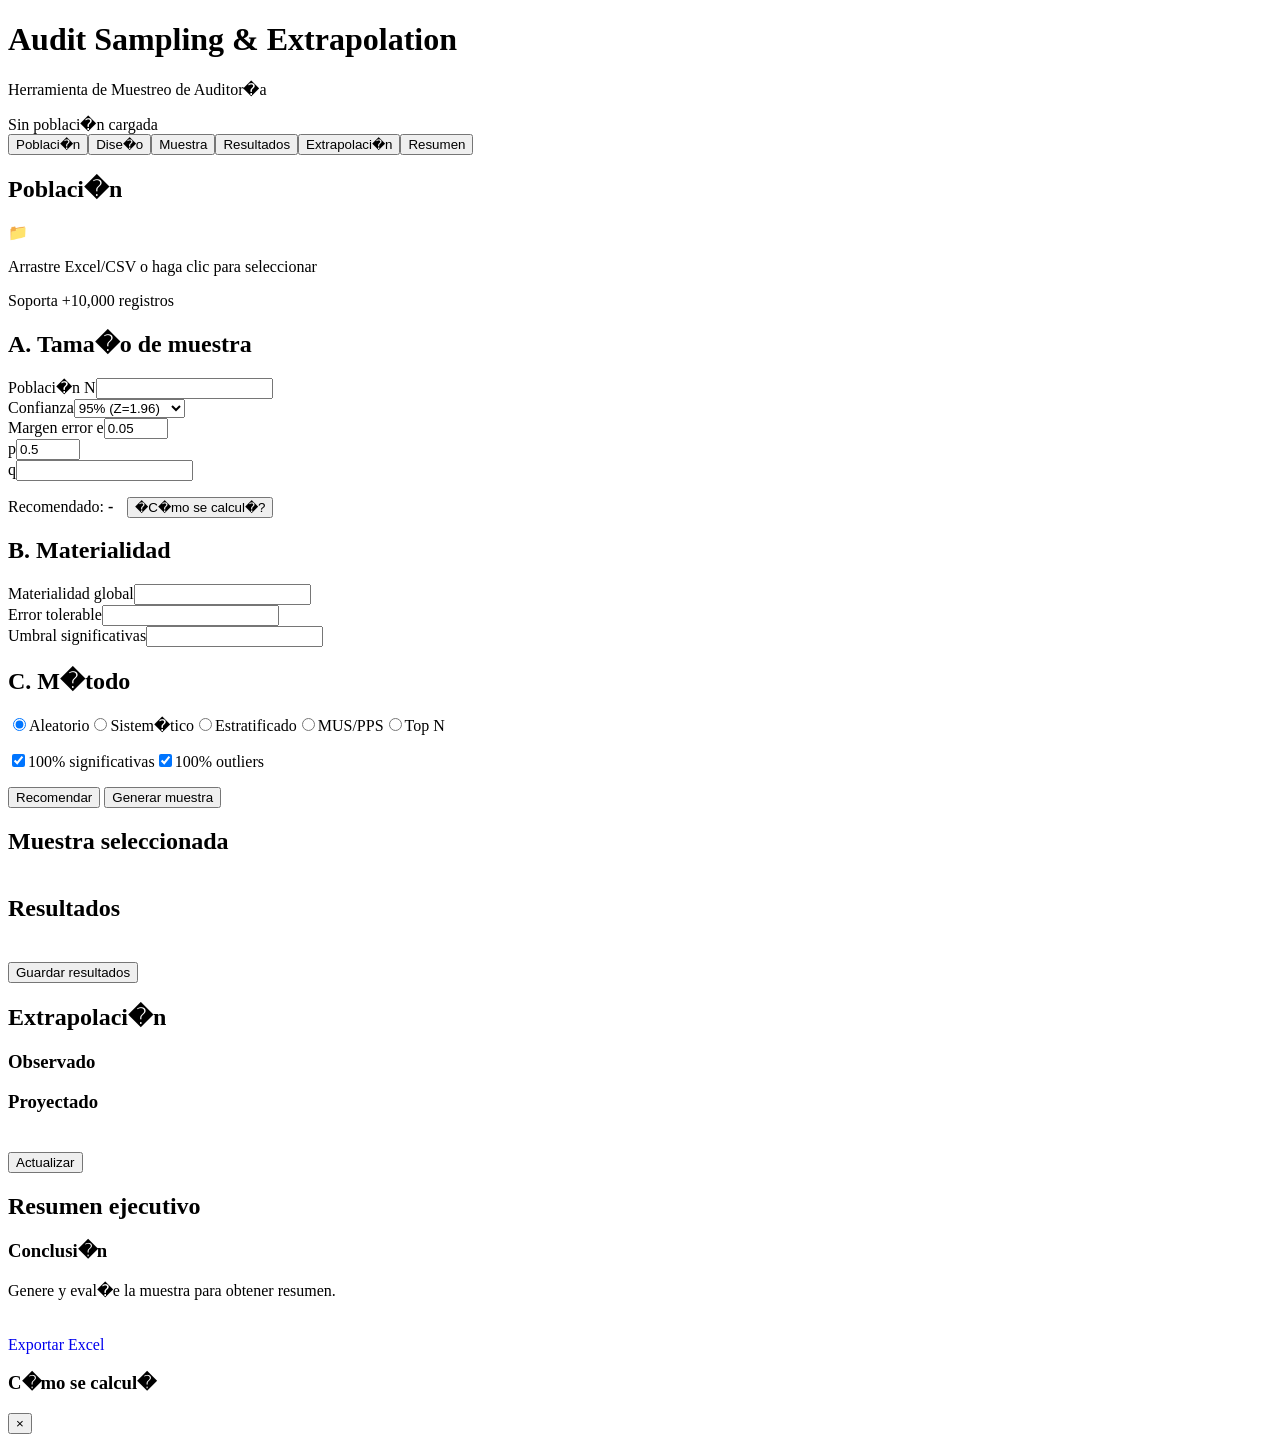
==== templates/index.html @ 2c3f86cd "Rename index.html to templates/index.html" ====
<!doctype html><html lang="es"><head><meta charset="utf-8"><meta name="viewport" content="width=device-width,initial-scale=1"><title>Audit Sampling & Extrapolation</title><link rel="stylesheet" href="/static/styles.css"></head><body><header class="header"><div class="header-content"><div><h1 class="app-title">Audit Sampling & Extrapolation</h1><p class="app-subtitle">Herramienta de Muestreo de Auditor�a</p></div><span class="project-status" id="fileStatus">Sin poblaci�n cargada</span></div></header><nav class="main-nav"><div class="nav-container"><button class="nav-tab active" data-tab="poblacion">Poblaci�n</button><button class="nav-tab" data-tab="diseno">Dise�o</button><button class="nav-tab" data-tab="muestra">Muestra</button><button class="nav-tab" data-tab="resultados">Resultados</button><button class="nav-tab" data-tab="extrapolacion">Extrapolaci�n</button><button class="nav-tab" data-tab="resumen">Resumen</button></div></nav><main class="main-content">
<section id="poblacion" class="tab-content active"><div class="card"><h2>Poblaci�n</h2><div class="upload-area" id="drop"><div class="upload-icon">&#128193;</div><p class="upload-text">Arrastre Excel/CSV o haga clic para seleccionar</p><p class="upload-hint">Soporta +10,000 registros</p><input id="file" type="file" accept=".csv,.xlsx,.xls,.xlsb" hidden></div><div id="msg"></div></div><div class="card" id="mappingCard" style="display:none"><h2>Mapeo de columnas</h2><div class="mapping-grid" id="mapping"></div><button class="btn btn-primary" id="analyze" style="margin-top:20px">Analizar poblaci�n</button></div><div id="populationResults" style="display:none"><div class="dashboard-grid" id="popKpis"></div><div class="card"><h3>Calidad y concentraci�n</h3><div class="quality-grid" id="quality"></div></div><div class="card"><h3>Vista previa</h3><div class="table-container"><table class="data-table" id="preview"></table></div></div></div></section>
<section id="diseno" class="tab-content"><div class="card"><h2>A. Tama�o de muestra</h2><div class="form-grid"><div class="form-group"><label>Poblaci�n N</label><input id="N" class="form-input" readonly></div><div class="form-group"><label>Confianza</label><select id="confidence" class="form-input"><option value="90">90% (Z=1.645)</option><option value="95" selected>95% (Z=1.96)</option><option value="97">97% (Z=2.17)</option><option value="99">99% (Z=2.576)</option></select></div><div class="form-group"><label>Margen error e</label><input id="error" type="number" value="0.05" min="0.01" max="0.5" step="0.01" class="form-input"></div><div class="form-group"><label>p</label><input id="p" type="number" value="0.5" min="0" max="1" step="0.05" class="form-input"></div><div class="form-group"><label>q</label><input id="q" class="form-input" readonly></div></div><p class="sample-result">Recomendado: <strong id="nResult">-</strong> <button id="howSample" class="btn btn-secondary" style="margin-left:10px">�C�mo se calcul�?</button></p></div><div class="card"><h2>B. Materialidad</h2><div class="form-grid"><div class="form-group"><label>Materialidad global</label><input id="materiality" type="number" class="form-input"></div><div class="form-group"><label>Error tolerable</label><input id="tolerable" type="number" class="form-input"></div><div class="form-group"><label>Umbral significativas</label><input id="threshold" type="number" class="form-input"></div></div></div><div class="card"><h2>C. M�todo</h2><div class="method-grid"><label class="method-option"><input type="radio" name="method" value="random" checked>Aleatorio</label><label class="method-option"><input type="radio" name="method" value="systematic">Sistem�tico</label><label class="method-option"><input type="radio" name="method" value="stratified">Estratificado</label><label class="method-option"><input type="radio" name="method" value="mus">MUS/PPS</label><label class="method-option"><input type="radio" name="method" value="topn">Top N</label></div><p class="checkbox-group"><label class="checkbox-label"><input id="incMat" type="checkbox" checked>100% significativas</label><label class="checkbox-label"><input id="incOut" type="checkbox" checked>100% outliers</label></p><button id="recommend" class="btn btn-secondary">Recomendar</button> <button id="generate" class="btn btn-primary">Generar muestra</button><div id="recommendationBox" class="recommendation-box" style="display:none"></div></div></section>
<section id="muestra" class="tab-content"><div class="card"><h2>Muestra seleccionada</h2><div class="sample-summary" id="sampleSummary"></div><div class="table-container"><table id="sampleTable" class="data-table"></table></div></div></section>
<section id="resultados" class="tab-content"><div class="card"><h2>Resultados</h2><div class="results-dashboard" id="resultsDash"></div><div class="table-container"><table id="resultsTable" class="data-table"></table></div><button id="saveResults" class="btn btn-primary" style="margin-top:20px">Guardar resultados</button></div></section>
<section id="extrapolacion" class="tab-content"><div class="card"><h2>Extrapolaci�n</h2><div id="extraWarning"></div><div class="extrapolation-grid"><div class="extrapolation-section"><h3>Observado</h3><div id="observed"></div></div><div class="extrapolation-section"><h3>Proyectado</h3><div id="projected"></div></div></div><button id="refreshExtra" class="btn btn-primary" style="margin-top:20px">Actualizar</button></div></section>
<section id="resumen" class="tab-content"><div class="card"><h2>Resumen ejecutivo</h2><div class="executive-dashboard" id="summary"></div><div class="card"><h3>Conclusi�n</h3><p id="conclusion">Genere y eval�e la muestra para obtener resumen.</p></div><a class="btn btn-primary" href="/api/export" style="margin-top:20px;display:inline-block;text-decoration:none">Exportar Excel</a></div></section>
</main><div id="modal" class="modal"><div class="modal-content"><div class="modal-header"><h3>C�mo se calcul�</h3><button class="modal-close">&times;</button></div><div id="modalText" class="modal-body"></div></div></div><script src="/static/app.js"></script></body></html>
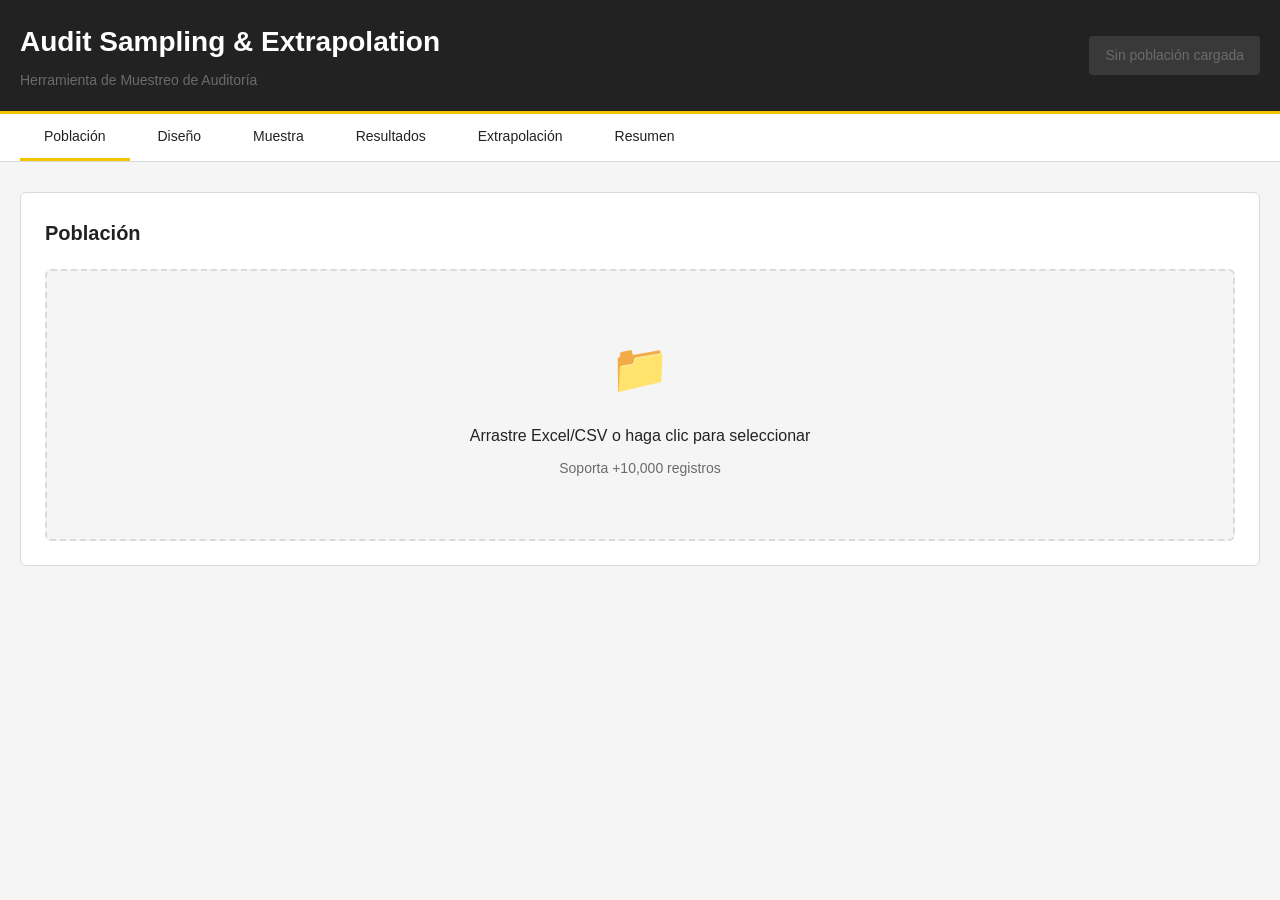
==== commit 47848007: "Update index.html" ====
--- a/templates/index.html
+++ b/templates/index.html
@@ -1,8 +1,261 @@
-<!doctype html><html lang="es"><head><meta charset="utf-8"><meta name="viewport" content="width=device-width,initial-scale=1"><title>Audit Sampling & Extrapolation</title><link rel="stylesheet" href="/static/styles.css"></head><body><header class="header"><div class="header-content"><div><h1 class="app-title">Audit Sampling & Extrapolation</h1><p class="app-subtitle">Herramienta de Muestreo de Auditor�a</p></div><span class="project-status" id="fileStatus">Sin poblaci�n cargada</span></div></header><nav class="main-nav"><div class="nav-container"><button class="nav-tab active" data-tab="poblacion">Poblaci�n</button><button class="nav-tab" data-tab="diseno">Dise�o</button><button class="nav-tab" data-tab="muestra">Muestra</button><button class="nav-tab" data-tab="resultados">Resultados</button><button class="nav-tab" data-tab="extrapolacion">Extrapolaci�n</button><button class="nav-tab" data-tab="resumen">Resumen</button></div></nav><main class="main-content">
-<section id="poblacion" class="tab-content active"><div class="card"><h2>Poblaci�n</h2><div class="upload-area" id="drop"><div class="upload-icon">&#128193;</div><p class="upload-text">Arrastre Excel/CSV o haga clic para seleccionar</p><p class="upload-hint">Soporta +10,000 registros</p><input id="file" type="file" accept=".csv,.xlsx,.xls,.xlsb" hidden></div><div id="msg"></div></div><div class="card" id="mappingCard" style="display:none"><h2>Mapeo de columnas</h2><div class="mapping-grid" id="mapping"></div><button class="btn btn-primary" id="analyze" style="margin-top:20px">Analizar poblaci�n</button></div><div id="populationResults" style="display:none"><div class="dashboard-grid" id="popKpis"></div><div class="card"><h3>Calidad y concentraci�n</h3><div class="quality-grid" id="quality"></div></div><div class="card"><h3>Vista previa</h3><div class="table-container"><table class="data-table" id="preview"></table></div></div></div></section>
-<section id="diseno" class="tab-content"><div class="card"><h2>A. Tama�o de muestra</h2><div class="form-grid"><div class="form-group"><label>Poblaci�n N</label><input id="N" class="form-input" readonly></div><div class="form-group"><label>Confianza</label><select id="confidence" class="form-input"><option value="90">90% (Z=1.645)</option><option value="95" selected>95% (Z=1.96)</option><option value="97">97% (Z=2.17)</option><option value="99">99% (Z=2.576)</option></select></div><div class="form-group"><label>Margen error e</label><input id="error" type="number" value="0.05" min="0.01" max="0.5" step="0.01" class="form-input"></div><div class="form-group"><label>p</label><input id="p" type="number" value="0.5" min="0" max="1" step="0.05" class="form-input"></div><div class="form-group"><label>q</label><input id="q" class="form-input" readonly></div></div><p class="sample-result">Recomendado: <strong id="nResult">-</strong> <button id="howSample" class="btn btn-secondary" style="margin-left:10px">�C�mo se calcul�?</button></p></div><div class="card"><h2>B. Materialidad</h2><div class="form-grid"><div class="form-group"><label>Materialidad global</label><input id="materiality" type="number" class="form-input"></div><div class="form-group"><label>Error tolerable</label><input id="tolerable" type="number" class="form-input"></div><div class="form-group"><label>Umbral significativas</label><input id="threshold" type="number" class="form-input"></div></div></div><div class="card"><h2>C. M�todo</h2><div class="method-grid"><label class="method-option"><input type="radio" name="method" value="random" checked>Aleatorio</label><label class="method-option"><input type="radio" name="method" value="systematic">Sistem�tico</label><label class="method-option"><input type="radio" name="method" value="stratified">Estratificado</label><label class="method-option"><input type="radio" name="method" value="mus">MUS/PPS</label><label class="method-option"><input type="radio" name="method" value="topn">Top N</label></div><p class="checkbox-group"><label class="checkbox-label"><input id="incMat" type="checkbox" checked>100% significativas</label><label class="checkbox-label"><input id="incOut" type="checkbox" checked>100% outliers</label></p><button id="recommend" class="btn btn-secondary">Recomendar</button> <button id="generate" class="btn btn-primary">Generar muestra</button><div id="recommendationBox" class="recommendation-box" style="display:none"></div></div></section>
-<section id="muestra" class="tab-content"><div class="card"><h2>Muestra seleccionada</h2><div class="sample-summary" id="sampleSummary"></div><div class="table-container"><table id="sampleTable" class="data-table"></table></div></div></section>
-<section id="resultados" class="tab-content"><div class="card"><h2>Resultados</h2><div class="results-dashboard" id="resultsDash"></div><div class="table-container"><table id="resultsTable" class="data-table"></table></div><button id="saveResults" class="btn btn-primary" style="margin-top:20px">Guardar resultados</button></div></section>
-<section id="extrapolacion" class="tab-content"><div class="card"><h2>Extrapolaci�n</h2><div id="extraWarning"></div><div class="extrapolation-grid"><div class="extrapolation-section"><h3>Observado</h3><div id="observed"></div></div><div class="extrapolation-section"><h3>Proyectado</h3><div id="projected"></div></div></div><button id="refreshExtra" class="btn btn-primary" style="margin-top:20px">Actualizar</button></div></section>
-<section id="resumen" class="tab-content"><div class="card"><h2>Resumen ejecutivo</h2><div class="executive-dashboard" id="summary"></div><div class="card"><h3>Conclusi�n</h3><p id="conclusion">Genere y eval�e la muestra para obtener resumen.</p></div><a class="btn btn-primary" href="/api/export" style="margin-top:20px;display:inline-block;text-decoration:none">Exportar Excel</a></div></section>
-</main><div id="modal" class="modal"><div class="modal-content"><div class="modal-header"><h3>C�mo se calcul�</h3><button class="modal-close">&times;</button></div><div id="modalText" class="modal-body"></div></div></div><script src="/static/app.js"></script></body></html>
+<!doctype html>
+<html lang="es">
+<head>
+  <meta charset="utf-8">
+  <meta name="viewport" content="width=device-width,initial-scale=1">
+  <title>Audit Sampling & Extrapolation</title>
+  <link rel="stylesheet" href="/static/styles.css">
+</head>
+<body>
+
+<header class="header">
+  <div class="header-content">
+    <div>
+      <h1 class="app-title">Audit Sampling & Extrapolation</h1>
+      <p class="app-subtitle">Herramienta de Muestreo de Auditoría</p>
+    </div>
+    <span class="project-status" id="fileStatus">Sin población cargada</span>
+  </div>
+</header>
+
+<nav class="main-nav">
+  <div class="nav-container">
+    <button class="nav-tab active" data-tab="poblacion">Población</button>
+    <button class="nav-tab" data-tab="diseno">Diseño</button>
+    <button class="nav-tab" data-tab="muestra">Muestra</button>
+    <button class="nav-tab" data-tab="resultados">Resultados</button>
+    <button class="nav-tab" data-tab="extrapolacion">Extrapolación</button>
+    <button class="nav-tab" data-tab="resumen">Resumen</button>
+  </div>
+</nav>
+
+<main class="main-content">
+
+<section id="poblacion" class="tab-content active">
+  <div class="card">
+    <h2>Población</h2>
+    <div class="upload-area" id="drop">
+      <div class="upload-icon">&#128193;</div>
+      <p class="upload-text">Arrastre Excel/CSV o haga clic para seleccionar</p>
+      <p class="upload-hint">Soporta +10,000 registros</p>
+      <input id="file" type="file" accept=".csv,.xlsx,.xls,.xlsb" hidden>
+    </div>
+    <div id="msg"></div>
+  </div>
+
+  <div class="card" id="mappingCard" style="display:none">
+    <h2>Mapeo de columnas</h2>
+    <div class="mapping-grid" id="mapping"></div>
+    <button class="btn btn-primary" id="analyze" style="margin-top:20px">Analizar población</button>
+  </div>
+
+  <div id="populationResults" style="display:none">
+    <div class="dashboard-grid" id="popKpis"></div>
+
+    <div class="card">
+      <h3>Calidad y concentración</h3>
+      <div class="quality-grid" id="quality"></div>
+    </div>
+
+    <div class="card">
+      <h3>Vista previa</h3>
+      <div class="table-container">
+        <table class="data-table" id="preview"></table>
+      </div>
+    </div>
+  </div>
+</section>
+
+<section id="diseno" class="tab-content">
+
+  <div class="card">
+    <h2>A. Tamaño de muestra</h2>
+
+    <div class="form-grid">
+      <div class="form-group">
+        <label>Población N</label>
+        <input id="N" class="form-input" readonly>
+      </div>
+
+      <div class="form-group">
+        <label>Confianza</label>
+        <select id="confidence" class="form-input">
+          <option value="90">90% (Z=1.645)</option>
+          <option value="95" selected>95% (Z=1.96)</option>
+          <option value="97">97% (Z=2.17)</option>
+          <option value="99">99% (Z=2.576)</option>
+        </select>
+      </div>
+
+      <div class="form-group">
+        <label>Margen de error e</label>
+        <input id="error" type="number" value="0.05" min="0.01" max="0.5" step="0.01" class="form-input">
+      </div>
+
+      <div class="form-group">
+        <label>p</label>
+        <input id="p" type="number" value="0.5" min="0" max="1" step="0.05" class="form-input">
+      </div>
+
+      <div class="form-group">
+        <label>q</label>
+        <input id="q" class="form-input" readonly>
+      </div>
+    </div>
+
+    <p class="sample-result">
+      Recomendado: <strong id="nResult">-</strong>
+      <button id="howSample" class="btn btn-secondary" style="margin-left:10px">
+        ¿Cómo se calculó?
+      </button>
+    </p>
+  </div>
+
+  <div class="card">
+    <h2>B. Materialidad</h2>
+
+    <div class="form-grid">
+      <div class="form-group">
+        <label>Materialidad global</label>
+        <input id="materiality" type="number" class="form-input">
+      </div>
+
+      <div class="form-group">
+        <label>Error tolerable</label>
+        <input id="tolerable" type="number" class="form-input">
+      </div>
+
+      <div class="form-group">
+        <label>Umbral de partidas significativas</label>
+        <input id="threshold" type="number" class="form-input">
+      </div>
+    </div>
+  </div>
+
+  <div class="card">
+    <h2>C. Método</h2>
+
+    <div class="method-grid">
+      <label class="method-option">
+        <input type="radio" name="method" value="random" checked>Aleatorio
+      </label>
+
+      <label class="method-option">
+        <input type="radio" name="method" value="systematic">Sistemático
+      </label>
+
+      <label class="method-option">
+        <input type="radio" name="method" value="stratified">Estratificado
+      </label>
+
+      <label class="method-option">
+        <input type="radio" name="method" value="mus">MUS/PPS
+      </label>
+
+      <label class="method-option">
+        <input type="radio" name="method" value="topn">Top N
+      </label>
+    </div>
+
+    <p class="checkbox-group">
+      <label class="checkbox-label">
+        <input id="incMat" type="checkbox" checked>100% significativas
+      </label>
+
+      <label class="checkbox-label">
+        <input id="incOut" type="checkbox" checked>100% outliers
+      </label>
+    </p>
+
+    <button id="recommend" class="btn btn-secondary">Recomendar</button>
+    <button id="generate" class="btn btn-primary">Generar muestra</button>
+
+    <div id="recommendationBox" class="recommendation-box" style="display:none"></div>
+  </div>
+
+</section>
+
+<section id="muestra" class="tab-content">
+  <div class="card">
+    <h2>Muestra seleccionada</h2>
+    <div class="sample-summary" id="sampleSummary"></div>
+    <div class="table-container">
+      <table id="sampleTable" class="data-table"></table>
+    </div>
+  </div>
+</section>
+
+<section id="resultados" class="tab-content">
+  <div class="card">
+    <h2>Resultados</h2>
+
+    <div class="results-dashboard" id="resultsDash"></div>
+
+    <div class="table-container">
+      <table id="resultsTable" class="data-table"></table>
+    </div>
+
+    <button id="saveResults" class="btn btn-primary" style="margin-top:20px">
+      Guardar resultados
+    </button>
+  </div>
+</section>
+
+<section id="extrapolacion" class="tab-content">
+  <div class="card">
+    <h2>Extrapolación</h2>
+
+    <div id="extraWarning"></div>
+
+    <div class="extrapolation-grid">
+      <div class="extrapolation-section">
+        <h3>Observado</h3>
+        <div id="observed"></div>
+      </div>
+
+      <div class="extrapolation-section">
+        <h3>Proyectado</h3>
+        <div id="projected"></div>
+      </div>
+    </div>
+
+    <button id="refreshExtra" class="btn btn-primary" style="margin-top:20px">
+      Actualizar
+    </button>
+  </div>
+</section>
+
+<section id="resumen" class="tab-content">
+  <div class="card">
+    <h2>Resumen ejecutivo</h2>
+
+    <div class="executive-dashboard" id="summary"></div>
+
+    <div class="card">
+      <h3>Conclusión</h3>
+      <p id="conclusion">Genere y evalúe la muestra para obtener el resumen.</p>
+    </div>
+
+    <a class="btn btn-primary" href="/api/export"
+       style="margin-top:20px;display:inline-block;text-decoration:none">
+       Exportar Excel
+    </a>
+  </div>
+</section>
+
+</main>
+
+<div id="modal" class="modal">
+  <div class="modal-content">
+    <div class="modal-header">
+      <h3>Cómo se calculó</h3>
+      <button class="modal-close">&times;</button>
+    </div>
+    <div id="modalText" class="modal-body"></div>
+  </div>
+</div>
+
+<script src="/static/app.js"></script>
+
+</body>
+</html>
--- a/static/styles.css
+++ b/static/styles.css
@@ -0,0 +1,85 @@
+/* Audit Sampling - Corporate Identity */
+:root{--primary:#F5C400;--primary-dark:#D9AD00;--secondary:#222;--background:#F5F5F5;--surface:#FFF;--text:#222;--muted:#6B6B6B;--border:#DADADA;--success:#2E7D32;--warning:#F5C400;--danger:#C62828}
+*{margin:0;padding:0;box-sizing:border-box}
+body{font-family:'Segoe UI',Tahoma,Geneva,Verdana,sans-serif;background:var(--background);color:var(--text);line-height:1.6}
+.header{background:var(--secondary);color:var(--surface);padding:20px 0;border-bottom:3px solid var(--primary)}
+.header-content{max-width:1400px;margin:0 auto;padding:0 20px;display:flex;justify-content:space-between;align-items:center}
+.app-title{font-size:28px;font-weight:600;color:var(--surface)}
+.app-subtitle{font-size:14px;color:var(--muted);margin-top:4px}
+.project-status{font-size:14px;color:var(--muted);background:rgba(255,255,255,0.1);padding:8px 16px;border-radius:4px}
+.main-nav{background:var(--surface);border-bottom:1px solid var(--border);position:sticky;top:0;z-index:100}
+.nav-container{max-width:1400px;margin:0 auto;padding:0 20px;display:flex;gap:4px;overflow-x:auto}
+.nav-tab{padding:14px 24px;border:none;background:transparent;color:var(--text);font-size:14px;font-weight:500;cursor:pointer;border-bottom:3px solid transparent;transition:all 0.2s;white-space:nowrap}
+.nav-tab:hover{background:var(--background)}
+.nav-tab.active{border-bottom-color:var(--primary);color:var(--secondary)}
+.main-content{max-width:1400px;margin:0 auto;padding:30px 20px}
+.tab-content{display:none}
+.tab-content.active{display:block}
+.card{background:var(--surface);border:1px solid var(--border);border-radius:6px;padding:24px;margin-bottom:20px}
+.card h2{font-size:20px;font-weight:600;margin-bottom:20px;color:var(--secondary)}
+.card h3{font-size:16px;font-weight:600;margin-bottom:15px;color:var(--secondary)}
+.upload-area{border:2px dashed var(--border);border-radius:6px;padding:60px 20px;text-align:center;cursor:pointer;transition:all 0.2s;background:var(--background)}
+.upload-area:hover{border-color:var(--primary);background:rgba(245,196,0,0.05)}
+.upload-icon{font-size:48px;margin-bottom:15px}
+.upload-text{font-size:16px;color:var(--text);margin-bottom:8px}
+.upload-hint{font-size:14px;color:var(--muted)}
+.mapping-grid{display:grid;grid-template-columns:repeat(auto-fill,minmax(250px,1fr));gap:15px}
+.form-group{margin-bottom:15px}
+.form-group label{display:block;font-size:14px;font-weight:500;margin-bottom:6px;color:var(--text)}
+.form-input{width:100%;padding:10px 12px;border:1px solid var(--border);border-radius:4px;font-size:14px;background:var(--surface)}
+.form-input:focus{outline:none;border-color:var(--primary)}
+.form-input:read-only{background:var(--background)}
+.btn{padding:12px 24px;border:none;border-radius:4px;font-size:14px;font-weight:500;cursor:pointer;transition:all 0.2s}
+.btn-primary{background:var(--primary);color:var(--secondary)}
+.btn-primary:hover{background:var(--primary-dark)}
+.btn-primary:disabled{background:var(--border);cursor:not-allowed}
+.btn-secondary{background:var(--background);color:var(--text);border:1px solid var(--border)}
+.btn-secondary:hover{background:var(--border)}
+.dashboard-grid{display:grid;grid-template-columns:repeat(auto-fill,minmax(200px,1fr));gap:15px;margin-top:20px}
+.kpi-card{background:var(--background);border:1px solid var(--border);border-radius:6px;padding:20px;text-align:center}
+.kpi-label{font-size:13px;color:var(--muted);margin-bottom:8px}
+.kpi-value{font-size:24px;font-weight:600;color:var(--secondary)}
+.quality-grid{display:grid;grid-template-columns:repeat(auto-fill,minmax(150px,1fr));gap:15px}
+.quality-item{display:flex;justify-content:space-between;padding:12px;background:var(--background);border-radius:4px}
+.form-grid{display:grid;grid-template-columns:repeat(auto-fill,minmax(200px,1fr));gap:15px;margin-bottom:20px}
+.sample-result{margin-top:20px;padding:15px;background:var(--background);border-radius:4px;display:flex;align-items:center;flex-wrap:wrap;gap:10px}
+.method-grid{display:grid;grid-template-columns:repeat(auto-fill,minmax(150px,1fr));gap:12px}
+.method-option{display:flex;align-items:center;gap:8px;padding:12px;background:var(--background);border:1px solid var(--border);border-radius:4px;cursor:pointer;transition:all 0.2s}
+.method-option:hover{border-color:var(--primary)}
+.method-option input[type="radio"]{margin:0}
+.checkbox-group{display:flex;flex-direction:column;gap:10px;margin:15px 0}
+.checkbox-label{display:flex;align-items:center;gap:8px;cursor:pointer}
+.checkbox-label input[type="checkbox"]{margin:0}
+.recommendation-box{margin-top:20px;padding:20px;background:var(--background);border-left:4px solid var(--primary);border-radius:4px}
+.sample-summary{display:grid;grid-template-columns:repeat(auto-fill,minmax(200px,1fr));gap:15px;padding:15px;background:var(--background);border-radius:4px;margin-bottom:15px}
+.summary-item{display:flex;flex-direction:column}
+.summary-label{font-size:13px;color:var(--muted)}
+.summary-value{font-size:18px;font-weight:600}
+.table-container{margin-top:15px;overflow-x:auto;max-height:500px;overflow-y:auto}
+.data-table{width:100%;border-collapse:collapse;font-size:13px}
+.data-table th,.data-table td{padding:12px;text-align:left;border-bottom:1px solid var(--border);white-space:nowrap}
+.data-table th{background:var(--background);font-weight:600;position:sticky;top:0;z-index:10}
+.data-table tr:hover{background:rgba(245,196,0,0.05)}
+.results-dashboard{display:grid;grid-template-columns:repeat(4,1fr);gap:15px;margin-bottom:20px}
+.result-kpi{background:var(--background);border:1px solid var(--border);border-radius:6px;padding:20px;text-align:center}
+.result-kpi-label{font-size:13px;color:var(--muted);margin-bottom:8px}
+.result-kpi-value{font-size:28px;font-weight:600}
+.extrapolation-grid{display:grid;grid-template-columns:1fr 1fr;gap:20px;margin-top:20px}
+.extrapolation-section{background:var(--background);border:1px solid var(--border);border-radius:6px;padding:20px}
+.obs-item,.proj-item{display:flex;justify-content:space-between;padding:12px;background:var(--surface);border:1px solid var(--border);border-radius:4px;margin-bottom:10px}
+.obs-label,.proj-label{font-weight:500}
+.obs-value,.proj-value{color:var(--muted)}
+.warning-box{padding:15px;background:#FFF3CD;border-left:4px solid var(--warning);border-radius:4px;margin-bottom:20px}
+.executive-dashboard{display:grid;grid-template-columns:repeat(auto-fill,minmax(180px,1fr));gap:15px}
+.exec-kpi{background:var(--background);border:1px solid var(--border);border-radius:6px;padding:20px;text-align:center}
+.exec-kpi-label{font-size:13px;color:var(--muted);margin-bottom:8px}
+.exec-kpi-value{font-size:20px;font-weight:600}
+.conclusion-text{font-size:14px;line-height:1.8;color:var(--text)}
+.modal{display:none;position:fixed;z-index:1000;left:0;top:0;width:100%;height:100%;background:rgba(0,0,0,0.5)}
+.modal.active{display:flex;align-items:center;justify-content:center}
+.modal-content{background:var(--surface);border-radius:6px;max-width:800px;width:90%;max-height:80vh;overflow-y:auto}
+.modal-header{padding:20px;border-bottom:1px solid var(--border);display:flex;justify-content:space-between;align-items:center}
+.modal-header h3{font-size:18px;font-weight:600}
+.modal-close{background:none;border:none;font-size:28px;cursor:pointer;color:var(--muted)}
+.modal-body{padding:20px;font-size:14px;line-height:1.8}
+@media(max-width:768px){.header-content{flex-direction:column;gap:15px;text-align:center}.nav-container{flex-wrap:wrap;justify-content:center}.dashboard-grid,.results-dashboard,.extrapolation-grid{grid-template-columns:1fr}}
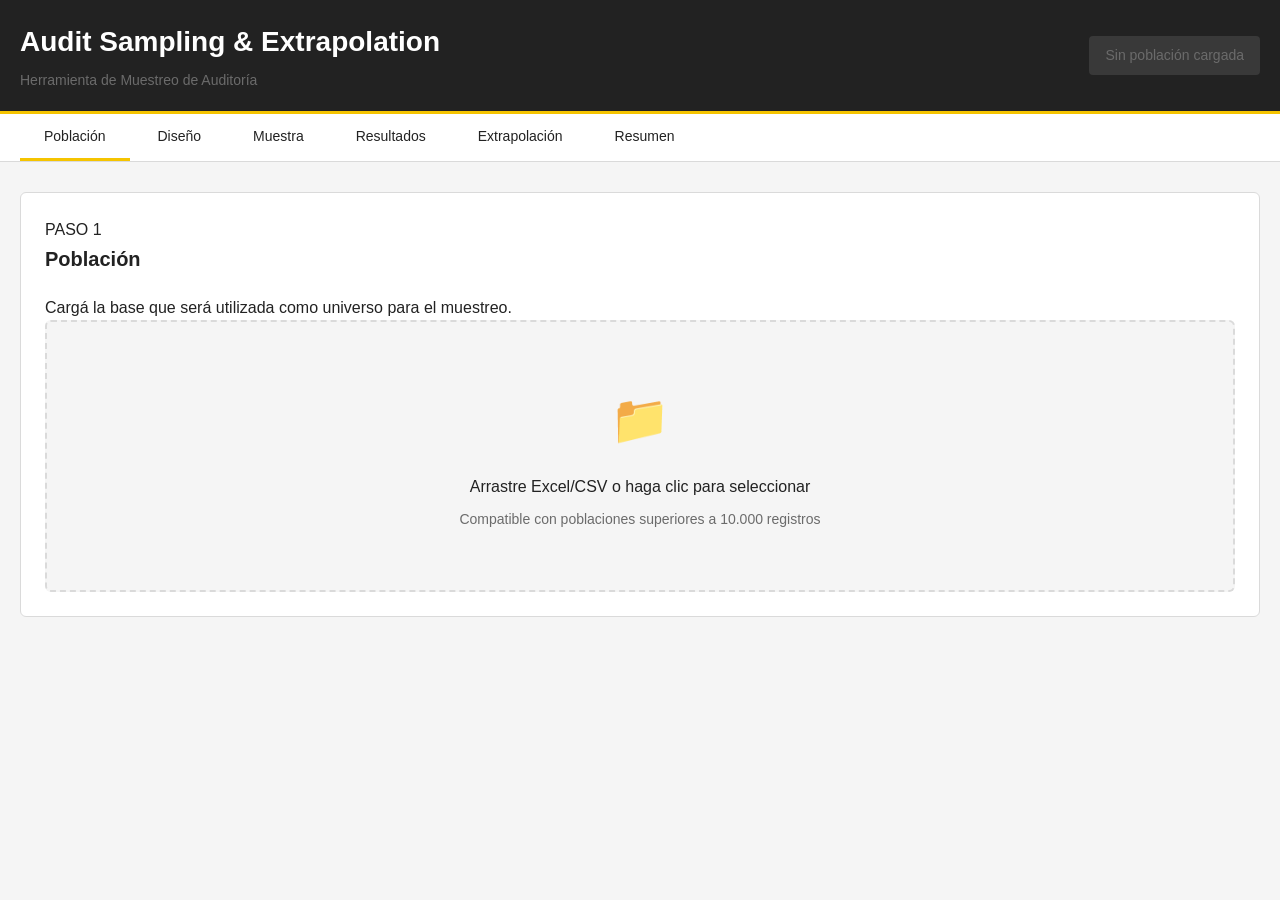
==== commit beb7fdcb: "Update index.html" ====
--- a/templates/index.html
+++ b/templates/index.html
@@ -1,258 +1,910 @@
 <!doctype html>
 <html lang="es">
 <head>
-  <meta charset="utf-8">
-  <meta name="viewport" content="width=device-width,initial-scale=1">
-  <title>Audit Sampling & Extrapolation</title>
-  <link rel="stylesheet" href="/static/styles.css">
+    <meta charset="utf-8">
+    <meta name="viewport" content="width=device-width, initial-scale=1">
+    <title>Audit Sampling & Extrapolation</title>
+    <link rel="stylesheet" href="/static/styles.css">
 </head>
+
 <body>
 
 <header class="header">
-  <div class="header-content">
-    <div>
-      <h1 class="app-title">Audit Sampling & Extrapolation</h1>
-      <p class="app-subtitle">Herramienta de Muestreo de Auditoría</p>
-    </div>
-    <span class="project-status" id="fileStatus">Sin población cargada</span>
-  </div>
+    <div class="header-content">
+        <div>
+            <h1 class="app-title">Audit Sampling & Extrapolation</h1>
+            <p class="app-subtitle">Herramienta de Muestreo de Auditoría</p>
+        </div>
+
+        <span class="project-status" id="fileStatus">
+            Sin población cargada
+        </span>
+    </div>
 </header>
 
 <nav class="main-nav">
-  <div class="nav-container">
-    <button class="nav-tab active" data-tab="poblacion">Población</button>
-    <button class="nav-tab" data-tab="diseno">Diseño</button>
-    <button class="nav-tab" data-tab="muestra">Muestra</button>
-    <button class="nav-tab" data-tab="resultados">Resultados</button>
-    <button class="nav-tab" data-tab="extrapolacion">Extrapolación</button>
-    <button class="nav-tab" data-tab="resumen">Resumen</button>
-  </div>
+    <div class="nav-container">
+        <button class="nav-tab active" data-tab="poblacion">Población</button>
+        <button class="nav-tab" data-tab="diseno">Diseño</button>
+        <button class="nav-tab" data-tab="muestra">Muestra</button>
+        <button class="nav-tab" data-tab="resultados">Resultados</button>
+        <button class="nav-tab" data-tab="extrapolacion">Extrapolación</button>
+        <button class="nav-tab" data-tab="resumen">Resumen</button>
+    </div>
 </nav>
 
 <main class="main-content">
 
+<!-- ===================================================== -->
+<!-- POBLACIÓN -->
+<!-- ===================================================== -->
+
 <section id="poblacion" class="tab-content active">
-  <div class="card">
-    <h2>Población</h2>
-    <div class="upload-area" id="drop">
-      <div class="upload-icon">&#128193;</div>
-      <p class="upload-text">Arrastre Excel/CSV o haga clic para seleccionar</p>
-      <p class="upload-hint">Soporta +10,000 registros</p>
-      <input id="file" type="file" accept=".csv,.xlsx,.xls,.xlsb" hidden>
-    </div>
-    <div id="msg"></div>
-  </div>
-
-  <div class="card" id="mappingCard" style="display:none">
-    <h2>Mapeo de columnas</h2>
-    <div class="mapping-grid" id="mapping"></div>
-    <button class="btn btn-primary" id="analyze" style="margin-top:20px">Analizar población</button>
-  </div>
-
-  <div id="populationResults" style="display:none">
-    <div class="dashboard-grid" id="popKpis"></div>
 
     <div class="card">
-      <h3>Calidad y concentración</h3>
-      <div class="quality-grid" id="quality"></div>
-    </div>
+        <div class="section-heading">
+            <div>
+                <span class="section-eyebrow">PASO 1</span>
+                <h2>Población</h2>
+                <p class="section-description">
+                    Cargá la base que será utilizada como universo para el muestreo.
+                </p>
+            </div>
+        </div>
+
+        <div class="upload-area" id="drop">
+            <div class="upload-icon">📁</div>
+            <p class="upload-text">
+                Arrastre Excel/CSV o haga clic para seleccionar
+            </p>
+            <p class="upload-hint">
+                Compatible con poblaciones superiores a 10.000 registros
+            </p>
+
+            <input
+                id="file"
+                type="file"
+                accept=".csv,.xlsx,.xls,.xlsb"
+                hidden
+            >
+        </div>
+
+        <div id="msg"></div>
+    </div>
+
+
+    <div class="card" id="mappingCard" style="display:none">
+
+        <div class="section-heading">
+            <div>
+                <h2>Mapeo de columnas</h2>
+                <p class="section-description">
+                    Indicá qué información representa cada columna de la base.
+                    ID e Importe son obligatorios.
+                </p>
+            </div>
+        </div>
+
+        <div class="mapping-grid" id="mapping"></div>
+
+        <button
+            class="btn btn-primary"
+            id="analyze"
+            style="margin-top:20px"
+        >
+            Analizar población
+        </button>
+
+    </div>
+
+
+    <div id="populationResults" style="display:none">
+
+        <div class="dashboard-grid" id="popKpis"></div>
+
+        <div class="card">
+            <div class="section-heading compact">
+                <div>
+                    <h3>Calidad y concentración</h3>
+                    <p class="section-description">
+                        Indicadores para detectar valores atípicos y concentración monetaria.
+                    </p>
+                </div>
+            </div>
+
+            <div class="quality-grid" id="quality"></div>
+        </div>
+
+        <div class="card">
+
+            <div class="section-heading compact">
+                <div>
+                    <h3>Vista previa</h3>
+                    <p class="section-description">
+                        Se muestran solo algunas filas. La herramienta trabaja sobre la población completa.
+                    </p>
+                </div>
+            </div>
+
+            <div class="table-container">
+                <table class="data-table" id="preview"></table>
+            </div>
+
+        </div>
+
+    </div>
+
+</section>
+
+
+<!-- ===================================================== -->
+<!-- DISEÑO -->
+<!-- ===================================================== -->
+
+<section id="diseno" class="tab-content">
+
+    <div class="page-intro">
+        <span class="section-eyebrow">PASO 2</span>
+        <h2>Diseño de la muestra</h2>
+        <p>
+            Definí los parámetros estadísticos, la materialidad
+            y el método de selección más adecuado.
+        </p>
+    </div>
+
+
+    <!-- A. TAMAÑO -->
 
     <div class="card">
-      <h3>Vista previa</h3>
-      <div class="table-container">
-        <table class="data-table" id="preview"></table>
-      </div>
-    </div>
-  </div>
+
+        <div class="section-heading">
+            <div>
+                <h2>A. Tamaño de muestra</h2>
+                <p class="section-description">
+                    Parámetros utilizados para determinar la cantidad de registros a revisar.
+                </p>
+            </div>
+
+            <span class="info-badge statistical">
+                ESTADÍSTICO
+            </span>
+        </div>
+
+
+        <div class="recommendation-strip">
+            <strong>Configuración sugerida</strong>
+            <span>
+                95% de confianza · 5% de margen de error · p = 0,50 cuando no exista información histórica.
+            </span>
+        </div>
+
+
+        <div class="form-grid sample-config-grid">
+
+            <div class="form-group">
+                <label>Población N</label>
+
+                <input
+                    id="N"
+                    class="form-input"
+                    readonly
+                >
+
+                <small class="field-help">
+                    Cantidad total de registros. Se completa automáticamente.
+                </small>
+            </div>
+
+
+            <div class="form-group">
+                <label>Confianza</label>
+
+                <select id="confidence" class="form-input">
+                    <option value="90">90% (Z=1.645)</option>
+                    <option value="95" selected>95% (Z=1.96)</option>
+                    <option value="97">97% (Z=2.17)</option>
+                    <option value="99">99% (Z=2.576)</option>
+                </select>
+
+                <small class="field-help">
+                    95% es recomendado para pruebas de auditoría estándar. Mayor confianza implica mayor muestra.
+                </small>
+            </div>
+
+
+            <div class="form-group">
+                <label>Margen de error e</label>
+
+                <input
+                    id="error"
+                    type="number"
+                    value="0.05"
+                    min="0.01"
+                    max="0.5"
+                    step="0.01"
+                    class="form-input"
+                >
+
+                <small class="field-help">
+                    5% es un criterio general. Un margen menor genera una muestra mayor.
+                </small>
+            </div>
+
+
+            <div class="form-group">
+                <label>p</label>
+
+                <input
+                    id="p"
+                    type="number"
+                    value="0.5"
+                    min="0"
+                    max="1"
+                    step="0.05"
+                    class="form-input"
+                >
+
+                <small class="field-help">
+                    Use 0,50 si desconoce la tasa esperada de error. Es el supuesto más conservador.
+                </small>
+            </div>
+
+
+            <div class="form-group">
+                <label>q</label>
+
+                <input
+                    id="q"
+                    class="form-input"
+                    readonly
+                >
+
+                <small class="field-help">
+                    Se calcula automáticamente como 1 − p.
+                </small>
+            </div>
+
+        </div>
+
+
+        <div class="sample-result-box">
+
+            <div>
+                <span class="result-caption">
+                    Tamaño recomendado
+                </span>
+
+                <strong id="nResult" class="result-number">
+                    -
+                </strong>
+
+                <span class="result-unit">
+                    registros
+                </span>
+            </div>
+
+            <button
+                id="howSample"
+                class="btn btn-secondary"
+            >
+                ¿Cómo se calculó?
+            </button>
+
+        </div>
+
+    </div>
+
+
+    <!-- B. MATERIALIDAD -->
+
+    <div class="card">
+
+        <div class="section-heading">
+
+            <div>
+                <h2>B. Materialidad</h2>
+                <p class="section-description">
+                    Definí qué importes requieren mayor atención dentro de la población.
+                </p>
+            </div>
+
+            <span class="info-badge monetary">
+                MONETARIO
+            </span>
+
+        </div>
+
+
+        <div class="form-grid materiality-grid">
+
+            <div class="form-group">
+
+                <label>
+                    Materialidad global
+                </label>
+
+                <input
+                    id="materiality"
+                    type="number"
+                    class="form-input"
+                    placeholder="Ingrese importe"
+                >
+
+                <small class="field-help">
+                    Monto a partir del cual un error podría ser relevante para la auditoría.
+                </small>
+
+            </div>
+
+
+            <div class="form-group">
+
+                <label>
+                    Error tolerable
+                </label>
+
+                <input
+                    id="tolerable"
+                    type="number"
+                    class="form-input"
+                    placeholder="Ingrese importe"
+                >
+
+                <small class="field-help">
+                    Error máximo aceptable en la población sin afectar la conclusión.
+                </small>
+
+            </div>
+
+
+            <div class="form-group">
+
+                <label>
+                    Umbral de partidas significativas
+                </label>
+
+                <input
+                    id="threshold"
+                    type="number"
+                    class="form-input"
+                    placeholder="Ingrese importe"
+                >
+
+                <small class="field-help">
+                    Importe desde el cual una partida se revisa al 100%.
+                </small>
+
+            </div>
+
+        </div>
+
+    </div>
+
+
+    <!-- C. MÉTODO -->
+
+    <div class="card">
+
+        <div class="section-heading">
+
+            <div>
+                <h2>C. Método de selección</h2>
+
+                <p class="section-description">
+                    Elegí cómo se seleccionarán los registros del universo residual.
+                </p>
+            </div>
+
+        </div>
+
+
+        <div class="method-grid method-cards">
+
+
+            <label class="method-option">
+
+                <input
+                    type="radio"
+                    name="method"
+                    value="random"
+                    checked
+                >
+
+                <div class="method-content">
+
+                    <div class="method-title">
+                        Aleatorio
+                    </div>
+
+                    <p class="method-description">
+                        Todos los registros tienen la misma probabilidad. Útil para poblaciones homogéneas.
+                    </p>
+
+                    <div class="method-tags">
+                        <span class="method-tag statistical">
+                            ESTADÍSTICO
+                        </span>
+
+                        <span class="method-tag extrapolable">
+                            EXTRAPOLABLE
+                        </span>
+                    </div>
+
+                </div>
+
+            </label>
+
+
+            <label class="method-option">
+
+                <input
+                    type="radio"
+                    name="method"
+                    value="systematic"
+                >
+
+                <div class="method-content">
+
+                    <div class="method-title">
+                        Sistemático
+                    </div>
+
+                    <p class="method-description">
+                        Selecciona cada N registros. Útil para bases extensas y ordenadas.
+                    </p>
+
+                    <div class="method-tags">
+
+                        <span class="method-tag statistical">
+                            ESTADÍSTICO
+                        </span>
+
+                        <span class="method-tag extrapolable">
+                            EXTRAPOLABLE
+                        </span>
+
+                    </div>
+
+                </div>
+
+            </label>
+
+
+            <label class="method-option">
+
+                <input
+                    type="radio"
+                    name="method"
+                    value="stratified"
+                >
+
+                <div class="method-content">
+
+                    <div class="method-title">
+                        Estratificado
+                    </div>
+
+                    <p class="method-description">
+                        Divide la población por rangos. Recomendado cuando los importes son muy dispersos.
+                    </p>
+
+                    <div class="method-tags">
+
+                        <span class="method-tag statistical">
+                            ESTADÍSTICO
+                        </span>
+
+                        <span class="method-tag extrapolable">
+                            EXTRAPOLABLE
+                        </span>
+
+                    </div>
+
+                </div>
+
+            </label>
+
+
+            <label class="method-option">
+
+                <input
+                    type="radio"
+                    name="method"
+                    value="mus"
+                >
+
+                <div class="method-content">
+
+                    <div class="method-title">
+                        MUS / PPS
+                    </div>
+
+                    <p class="method-description">
+                        Da mayor probabilidad a partidas de mayor importe. Útil en auditoría financiera.
+                    </p>
+
+                    <div class="method-tags">
+
+                        <span class="method-tag monetary">
+                            MONETARIO
+                        </span>
+
+                        <span class="method-tag extrapolable">
+                            EXTRAPOLABLE
+                        </span>
+
+                    </div>
+
+                </div>
+
+            </label>
+
+
+            <label class="method-option">
+
+                <input
+                    type="radio"
+                    name="method"
+                    value="topn"
+                >
+
+                <div class="method-content">
+
+                    <div class="method-title">
+                        Top N
+                    </div>
+
+                    <p class="method-description">
+                        Selecciona los importes más altos. Es una selección dirigida.
+                    </p>
+
+                    <div class="method-tags">
+
+                        <span class="method-tag directed">
+                            DIRIGIDO
+                        </span>
+
+                        <span class="method-tag no-extrapolable">
+                            NO EXTRAPOLABLE
+                        </span>
+
+                    </div>
+
+                </div>
+
+            </label>
+
+        </div>
+
+
+        <!-- INCLUSIONES 100% -->
+
+        <div class="selection-rules">
+
+            <div class="selection-rule">
+
+                <label class="switch-row">
+
+                    <input
+                        id="incMat"
+                        type="checkbox"
+                        checked
+                    >
+
+                    <span class="rule-title">
+                        100% partidas significativas
+                    </span>
+
+                </label>
+
+                <small class="field-help">
+                    Incluye automáticamente las partidas que superan el umbral definido.
+                </small>
+
+            </div>
+
+
+            <div class="selection-rule">
+
+                <label class="switch-row">
+
+                    <input
+                        id="incOut"
+                        type="checkbox"
+                        checked
+                    >
+
+                    <span class="rule-title">
+                        100% outliers
+                    </span>
+
+                </label>
+
+                <small class="field-help">
+                    Incluye automáticamente los valores atípicos detectados por la herramienta.
+                </small>
+
+            </div>
+
+        </div>
+
+
+        <!-- ACCIONES -->
+
+        <div class="method-actions">
+
+            <button
+                id="recommend"
+                class="btn btn-secondary btn-large"
+            >
+                Recomendar método
+            </button>
+
+
+            <button
+                id="generate"
+                class="btn btn-primary btn-large"
+            >
+                Generar muestra
+            </button>
+
+        </div>
+
+
+        <div
+            id="recommendationBox"
+            class="recommendation-box"
+            style="display:none"
+        ></div>
+
+    </div>
+
 </section>
 
-<section id="diseno" class="tab-content">
-
-  <div class="card">
-    <h2>A. Tamaño de muestra</h2>
-
-    <div class="form-grid">
-      <div class="form-group">
-        <label>Población N</label>
-        <input id="N" class="form-input" readonly>
-      </div>
-
-      <div class="form-group">
-        <label>Confianza</label>
-        <select id="confidence" class="form-input">
-          <option value="90">90% (Z=1.645)</option>
-          <option value="95" selected>95% (Z=1.96)</option>
-          <option value="97">97% (Z=2.17)</option>
-          <option value="99">99% (Z=2.576)</option>
-        </select>
-      </div>
-
-      <div class="form-group">
-        <label>Margen de error e</label>
-        <input id="error" type="number" value="0.05" min="0.01" max="0.5" step="0.01" class="form-input">
-      </div>
-
-      <div class="form-group">
-        <label>p</label>
-        <input id="p" type="number" value="0.5" min="0" max="1" step="0.05" class="form-input">
-      </div>
-
-      <div class="form-group">
-        <label>q</label>
-        <input id="q" class="form-input" readonly>
-      </div>
-    </div>
-
-    <p class="sample-result">
-      Recomendado: <strong id="nResult">-</strong>
-      <button id="howSample" class="btn btn-secondary" style="margin-left:10px">
-        ¿Cómo se calculó?
-      </button>
-    </p>
-  </div>
-
-  <div class="card">
-    <h2>B. Materialidad</h2>
-
-    <div class="form-grid">
-      <div class="form-group">
-        <label>Materialidad global</label>
-        <input id="materiality" type="number" class="form-input">
-      </div>
-
-      <div class="form-group">
-        <label>Error tolerable</label>
-        <input id="tolerable" type="number" class="form-input">
-      </div>
-
-      <div class="form-group">
-        <label>Umbral de partidas significativas</label>
-        <input id="threshold" type="number" class="form-input">
-      </div>
-    </div>
-  </div>
-
-  <div class="card">
-    <h2>C. Método</h2>
-
-    <div class="method-grid">
-      <label class="method-option">
-        <input type="radio" name="method" value="random" checked>Aleatorio
-      </label>
-
-      <label class="method-option">
-        <input type="radio" name="method" value="systematic">Sistemático
-      </label>
-
-      <label class="method-option">
-        <input type="radio" name="method" value="stratified">Estratificado
-      </label>
-
-      <label class="method-option">
-        <input type="radio" name="method" value="mus">MUS/PPS
-      </label>
-
-      <label class="method-option">
-        <input type="radio" name="method" value="topn">Top N
-      </label>
-    </div>
-
-    <p class="checkbox-group">
-      <label class="checkbox-label">
-        <input id="incMat" type="checkbox" checked>100% significativas
-      </label>
-
-      <label class="checkbox-label">
-        <input id="incOut" type="checkbox" checked>100% outliers
-      </label>
-    </p>
-
-    <button id="recommend" class="btn btn-secondary">Recomendar</button>
-    <button id="generate" class="btn btn-primary">Generar muestra</button>
-
-    <div id="recommendationBox" class="recommendation-box" style="display:none"></div>
-  </div>
+
+<!-- ===================================================== -->
+<!-- MUESTRA -->
+<!-- ===================================================== -->
+
+<section id="muestra" class="tab-content">
+
+    <div class="card">
+
+        <div class="section-heading">
+
+            <div>
+                <span class="section-eyebrow">PASO 3</span>
+                <h2>Muestra seleccionada</h2>
+
+                <p class="section-description">
+                    Registros seleccionados según los parámetros y criterios definidos.
+                </p>
+            </div>
+
+        </div>
+
+        <div
+            class="sample-summary"
+            id="sampleSummary"
+        ></div>
+
+        <div class="table-container">
+            <table
+                id="sampleTable"
+                class="data-table"
+            ></table>
+        </div>
+
+    </div>
 
 </section>
 
-<section id="muestra" class="tab-content">
-  <div class="card">
-    <h2>Muestra seleccionada</h2>
-    <div class="sample-summary" id="sampleSummary"></div>
-    <div class="table-container">
-      <table id="sampleTable" class="data-table"></table>
-    </div>
-  </div>
+
+<!-- ===================================================== -->
+<!-- RESULTADOS -->
+<!-- ===================================================== -->
+
+<section id="resultados" class="tab-content">
+
+    <div class="card">
+
+        <div class="section-heading">
+
+            <div>
+                <span class="section-eyebrow">PASO 4</span>
+                <h2>Resultados de auditoría</h2>
+
+                <p class="section-description">
+                    Registrá las excepciones y diferencias identificadas durante la revisión.
+                </p>
+            </div>
+
+        </div>
+
+        <div
+            class="results-dashboard"
+            id="resultsDash"
+        ></div>
+
+        <div class="table-container">
+            <table
+                id="resultsTable"
+                class="data-table"
+            ></table>
+        </div>
+
+        <button
+            id="saveResults"
+            class="btn btn-primary"
+            style="margin-top:20px"
+        >
+            Guardar resultados
+        </button>
+
+    </div>
+
 </section>
 
-<section id="resultados" class="tab-content">
-  <div class="card">
-    <h2>Resultados</h2>
-
-    <div class="results-dashboard" id="resultsDash"></div>
-
-    <div class="table-container">
-      <table id="resultsTable" class="data-table"></table>
-    </div>
-
-    <button id="saveResults" class="btn btn-primary" style="margin-top:20px">
-      Guardar resultados
-    </button>
-  </div>
+
+<!-- ===================================================== -->
+<!-- EXTRAPOLACIÓN -->
+<!-- ===================================================== -->
+
+<section id="extrapolacion" class="tab-content">
+
+    <div class="card">
+
+        <div class="section-heading">
+
+            <div>
+                <span class="section-eyebrow">PASO 5</span>
+                <h2>Extrapolación</h2>
+
+                <p class="section-description">
+                    Evaluación del error observado y, cuando corresponda,
+                    proyección sobre el universo residual.
+                </p>
+            </div>
+
+        </div>
+
+        <div id="extraWarning"></div>
+
+
+        <div class="extrapolation-grid">
+
+            <div class="extrapolation-section">
+
+                <span class="result-type observed">
+                    RESULTADO OBSERVADO
+                </span>
+
+                <h3>
+                    Error efectivamente identificado
+                </h3>
+
+                <div id="observed"></div>
+
+            </div>
+
+
+            <div class="extrapolation-section">
+
+                <span class="result-type projected">
+                    RESULTADO PROYECTADO
+                </span>
+
+                <h3>
+                    Estimación sobre la población
+                </h3>
+
+                <div id="projected"></div>
+
+            </div>
+
+        </div>
+
+
+        <button
+            id="refreshExtra"
+            class="btn btn-primary"
+            style="margin-top:20px"
+        >
+            Actualizar resultados
+        </button>
+
+    </div>
+
 </section>
 
-<section id="extrapolacion" class="tab-content">
-  <div class="card">
-    <h2>Extrapolación</h2>
-
-    <div id="extraWarning"></div>
-
-    <div class="extrapolation-grid">
-      <div class="extrapolation-section">
-        <h3>Observado</h3>
-        <div id="observed"></div>
-      </div>
-
-      <div class="extrapolation-section">
-        <h3>Proyectado</h3>
-        <div id="projected"></div>
-      </div>
-    </div>
-
-    <button id="refreshExtra" class="btn btn-primary" style="margin-top:20px">
-      Actualizar
-    </button>
-  </div>
+
+<!-- ===================================================== -->
+<!-- RESUMEN -->
+<!-- ===================================================== -->
+
+<section id="resumen" class="tab-content">
+
+    <div class="card">
+
+        <div class="section-heading">
+
+            <div>
+                <span class="section-eyebrow">PASO 6</span>
+
+                <h2>
+                    Resumen ejecutivo
+                </h2>
+
+                <p class="section-description">
+                    Síntesis de cobertura, excepciones y resultados de la muestra.
+                </p>
+
+            </div>
+
+        </div>
+
+
+        <div
+            class="executive-dashboard"
+            id="summary"
+        ></div>
+
+
+        <div class="conclusion-card">
+
+            <h3>
+                Conclusión para evaluación del auditor
+            </h3>
+
+            <p id="conclusion">
+                Genere y evalúe la muestra para obtener el resumen.
+            </p>
+
+        </div>
+
+
+        <a
+            class="btn btn-primary btn-large"
+            href="/api/export"
+            style="margin-top:20px;display:inline-block;text-decoration:none"
+        >
+            Exportar papel de trabajo
+        </a>
+
+    </div>
+
 </section>
 
-<section id="resumen" class="tab-content">
-  <div class="card">
-    <h2>Resumen ejecutivo</h2>
-
-    <div class="executive-dashboard" id="summary"></div>
-
-    <div class="card">
-      <h3>Conclusión</h3>
-      <p id="conclusion">Genere y evalúe la muestra para obtener el resumen.</p>
-    </div>
-
-    <a class="btn btn-primary" href="/api/export"
-       style="margin-top:20px;display:inline-block;text-decoration:none">
-       Exportar Excel
-    </a>
-  </div>
-</section>
-
 </main>
 
+
+<!-- ===================================================== -->
+<!-- MODAL -->
+<!-- ===================================================== -->
+
 <div id="modal" class="modal">
-  <div class="modal-content">
-    <div class="modal-header">
-      <h3>Cómo se calculó</h3>
-      <button class="modal-close">&times;</button>
-    </div>
-    <div id="modalText" class="modal-body"></div>
-  </div>
+
+    <div class="modal-content">
+
+        <div class="modal-header">
+
+            <h3>
+                Cómo se calculó
+            </h3>
+
+            <button class="modal-close">
+                &times;
+            </button>
+
+        </div>
+
+        <div
+            id="modalText"
+            class="modal-body"
+        ></div>
+
+    </div>
+
 </div>
 
 <script src="/static/app.js"></script>
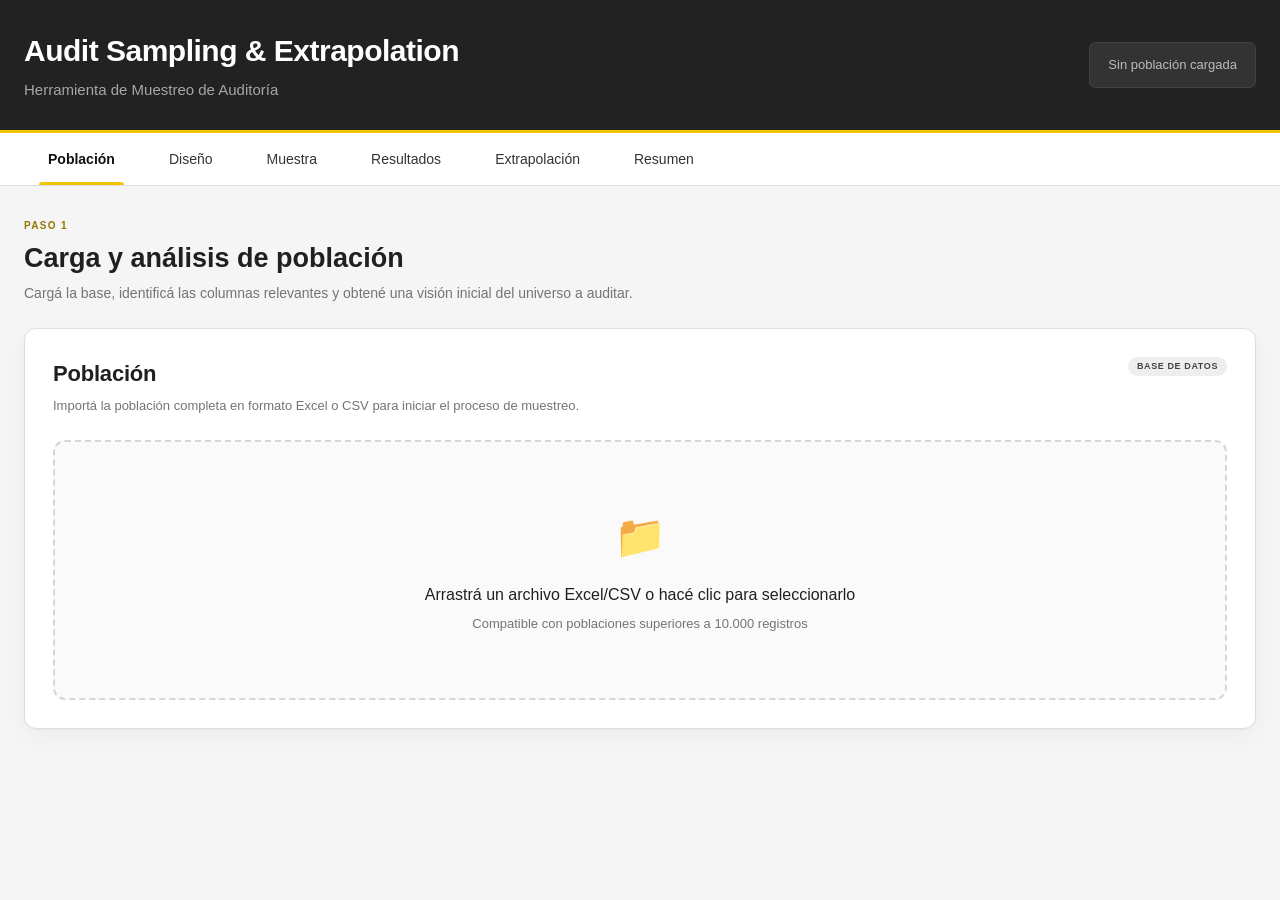
==== commit 38c5b48a: "Update index.html" ====
--- a/templates/index.html
+++ b/templates/index.html
@@ -41,22 +41,37 @@
 
 <section id="poblacion" class="tab-content active">
 
-    <div class="card">
+    <div class="page-intro">
+        <span class="section-eyebrow">PASO 1</span>
+        <h2>Carga y análisis de población</h2>
+        <p>
+            Cargá la base, identificá las columnas relevantes y obtené una visión inicial del universo a auditar.
+        </p>
+    </div>
+
+    <div class="card hero-upload-card">
+
         <div class="section-heading">
             <div>
-                <span class="section-eyebrow">PASO 1</span>
                 <h2>Población</h2>
                 <p class="section-description">
-                    Cargá la base que será utilizada como universo para el muestreo.
+                    Importá la población completa en formato Excel o CSV para iniciar el proceso de muestreo.
                 </p>
             </div>
-        </div>
-
-        <div class="upload-area" id="drop">
+
+            <span class="info-badge statistical">
+                BASE DE DATOS
+            </span>
+        </div>
+
+        <div class="upload-area upload-area-large" id="drop">
+
             <div class="upload-icon">📁</div>
+
             <p class="upload-text">
-                Arrastre Excel/CSV o haga clic para seleccionar
+                Arrastrá un archivo Excel/CSV o hacé clic para seleccionarlo
             </p>
+
             <p class="upload-hint">
                 Compatible con poblaciones superiores a 10.000 registros
             </p>
@@ -67,67 +82,164 @@
                 accept=".csv,.xlsx,.xls,.xlsb"
                 hidden
             >
-        </div>
-
-        <div id="msg"></div>
-    </div>
-
-
-    <div class="card" id="mappingCard" style="display:none">
+
+        </div>
+
+        <div id="msg" class="upload-message"></div>
+
+    </div>
+
+
+    <div
+        class="card mapping-card"
+        id="mappingCard"
+        style="display:none"
+    >
 
         <div class="section-heading">
+
             <div>
                 <h2>Mapeo de columnas</h2>
+
                 <p class="section-description">
-                    Indicá qué información representa cada columna de la base.
-                    ID e Importe son obligatorios.
+                    Indicá qué representa cada campo de la base. ID e Importe son obligatorios para continuar.
                 </p>
             </div>
-        </div>
-
-        <div class="mapping-grid" id="mapping"></div>
-
-        <button
-            class="btn btn-primary"
-            id="analyze"
-            style="margin-top:20px"
-        >
-            Analizar población
-        </button>
-
-    </div>
-
-
-    <div id="populationResults" style="display:none">
-
-        <div class="dashboard-grid" id="popKpis"></div>
+
+            <span class="info-badge monetary">
+                CONFIGURACIÓN
+            </span>
+
+        </div>
+
+
+        <div class="mapping-helper">
+
+            <div class="mapping-helper-item">
+                <strong>ID</strong>
+                <span>
+                    Identificador único del registro.
+                </span>
+            </div>
+
+            <div class="mapping-helper-item">
+                <strong>Importe</strong>
+                <span>
+                    Campo monetario utilizado para análisis y muestreo.
+                </span>
+            </div>
+
+            <div class="mapping-helper-item">
+                <strong>Otros campos</strong>
+                <span>
+                    Son opcionales y aportan contexto a la muestra.
+                </span>
+            </div>
+
+        </div>
+
+
+        <div
+            class="mapping-grid pretty-mapping-grid"
+            id="mapping"
+        ></div>
+
+
+        <div class="mapping-actions">
+
+            <button
+                class="btn btn-primary btn-large"
+                id="analyze"
+            >
+                Analizar población
+            </button>
+
+        </div>
+
+    </div>
+
+
+    <div
+        id="populationResults"
+        style="display:none"
+    >
 
         <div class="card">
+
             <div class="section-heading compact">
+
                 <div>
-                    <h3>Calidad y concentración</h3>
+                    <h2>Indicadores generales</h2>
+
                     <p class="section-description">
-                        Indicadores para detectar valores atípicos y concentración monetaria.
+                        Resumen cuantitativo de la población cargada.
                     </p>
                 </div>
-            </div>
-
-            <div class="quality-grid" id="quality"></div>
-        </div>
+
+                <span class="info-badge statistical">
+                    ANÁLISIS
+                </span>
+
+            </div>
+
+            <div
+                class="dashboard-grid"
+                id="popKpis"
+            ></div>
+
+        </div>
+
 
         <div class="card">
 
             <div class="section-heading compact">
+
                 <div>
-                    <h3>Vista previa</h3>
+                    <h2>Calidad y concentración</h2>
+
                     <p class="section-description">
-                        Se muestran solo algunas filas. La herramienta trabaja sobre la población completa.
+                        Indicadores para detectar valores atípicos, concentración monetaria y posibles riesgos en la población.
                     </p>
                 </div>
+
+            </div>
+
+            <div
+                class="quality-grid"
+                id="quality"
+            ></div>
+
+        </div>
+
+
+        <div class="card">
+
+            <div class="section-heading compact">
+
+                <div>
+                    <h2>Vista previa</h2>
+
+                    <p class="section-description">
+                        Se muestran algunas filas a modo de referencia. La herramienta procesa la población completa.
+                    </p>
+                </div>
+
+            </div>
+
+            <div class="preview-note">
+                <span>Vista parcial</span>
+                <em>
+                    La cantidad de filas visibles no limita el análisis ni el cálculo de la muestra.
+                </em>
             </div>
 
             <div class="table-container">
-                <table class="data-table" id="preview"></table>
+
+                <table
+                    class="data-table"
+                    id="preview"
+                ></table>
+
             </div>
 
         </div>
--- a/static/styles.css
+++ b/static/styles.css
@@ -1,85 +1,1773 @@
-/* Audit Sampling - Corporate Identity */
-:root{--primary:#F5C400;--primary-dark:#D9AD00;--secondary:#222;--background:#F5F5F5;--surface:#FFF;--text:#222;--muted:#6B6B6B;--border:#DADADA;--success:#2E7D32;--warning:#F5C400;--danger:#C62828}
-*{margin:0;padding:0;box-sizing:border-box}
-body{font-family:'Segoe UI',Tahoma,Geneva,Verdana,sans-serif;background:var(--background);color:var(--text);line-height:1.6}
-.header{background:var(--secondary);color:var(--surface);padding:20px 0;border-bottom:3px solid var(--primary)}
-.header-content{max-width:1400px;margin:0 auto;padding:0 20px;display:flex;justify-content:space-between;align-items:center}
-.app-title{font-size:28px;font-weight:600;color:var(--surface)}
-.app-subtitle{font-size:14px;color:var(--muted);margin-top:4px}
-.project-status{font-size:14px;color:var(--muted);background:rgba(255,255,255,0.1);padding:8px 16px;border-radius:4px}
-.main-nav{background:var(--surface);border-bottom:1px solid var(--border);position:sticky;top:0;z-index:100}
-.nav-container{max-width:1400px;margin:0 auto;padding:0 20px;display:flex;gap:4px;overflow-x:auto}
-.nav-tab{padding:14px 24px;border:none;background:transparent;color:var(--text);font-size:14px;font-weight:500;cursor:pointer;border-bottom:3px solid transparent;transition:all 0.2s;white-space:nowrap}
-.nav-tab:hover{background:var(--background)}
-.nav-tab.active{border-bottom-color:var(--primary);color:var(--secondary)}
-.main-content{max-width:1400px;margin:0 auto;padding:30px 20px}
-.tab-content{display:none}
-.tab-content.active{display:block}
-.card{background:var(--surface);border:1px solid var(--border);border-radius:6px;padding:24px;margin-bottom:20px}
-.card h2{font-size:20px;font-weight:600;margin-bottom:20px;color:var(--secondary)}
-.card h3{font-size:16px;font-weight:600;margin-bottom:15px;color:var(--secondary)}
-.upload-area{border:2px dashed var(--border);border-radius:6px;padding:60px 20px;text-align:center;cursor:pointer;transition:all 0.2s;background:var(--background)}
-.upload-area:hover{border-color:var(--primary);background:rgba(245,196,0,0.05)}
-.upload-icon{font-size:48px;margin-bottom:15px}
-.upload-text{font-size:16px;color:var(--text);margin-bottom:8px}
-.upload-hint{font-size:14px;color:var(--muted)}
-.mapping-grid{display:grid;grid-template-columns:repeat(auto-fill,minmax(250px,1fr));gap:15px}
-.form-group{margin-bottom:15px}
-.form-group label{display:block;font-size:14px;font-weight:500;margin-bottom:6px;color:var(--text)}
-.form-input{width:100%;padding:10px 12px;border:1px solid var(--border);border-radius:4px;font-size:14px;background:var(--surface)}
-.form-input:focus{outline:none;border-color:var(--primary)}
-.form-input:read-only{background:var(--background)}
-.btn{padding:12px 24px;border:none;border-radius:4px;font-size:14px;font-weight:500;cursor:pointer;transition:all 0.2s}
-.btn-primary{background:var(--primary);color:var(--secondary)}
-.btn-primary:hover{background:var(--primary-dark)}
-.btn-primary:disabled{background:var(--border);cursor:not-allowed}
-.btn-secondary{background:var(--background);color:var(--text);border:1px solid var(--border)}
-.btn-secondary:hover{background:var(--border)}
-.dashboard-grid{display:grid;grid-template-columns:repeat(auto-fill,minmax(200px,1fr));gap:15px;margin-top:20px}
-.kpi-card{background:var(--background);border:1px solid var(--border);border-radius:6px;padding:20px;text-align:center}
-.kpi-label{font-size:13px;color:var(--muted);margin-bottom:8px}
-.kpi-value{font-size:24px;font-weight:600;color:var(--secondary)}
-.quality-grid{display:grid;grid-template-columns:repeat(auto-fill,minmax(150px,1fr));gap:15px}
-.quality-item{display:flex;justify-content:space-between;padding:12px;background:var(--background);border-radius:4px}
-.form-grid{display:grid;grid-template-columns:repeat(auto-fill,minmax(200px,1fr));gap:15px;margin-bottom:20px}
-.sample-result{margin-top:20px;padding:15px;background:var(--background);border-radius:4px;display:flex;align-items:center;flex-wrap:wrap;gap:10px}
-.method-grid{display:grid;grid-template-columns:repeat(auto-fill,minmax(150px,1fr));gap:12px}
-.method-option{display:flex;align-items:center;gap:8px;padding:12px;background:var(--background);border:1px solid var(--border);border-radius:4px;cursor:pointer;transition:all 0.2s}
-.method-option:hover{border-color:var(--primary)}
-.method-option input[type="radio"]{margin:0}
-.checkbox-group{display:flex;flex-direction:column;gap:10px;margin:15px 0}
-.checkbox-label{display:flex;align-items:center;gap:8px;cursor:pointer}
-.checkbox-label input[type="checkbox"]{margin:0}
-.recommendation-box{margin-top:20px;padding:20px;background:var(--background);border-left:4px solid var(--primary);border-radius:4px}
-.sample-summary{display:grid;grid-template-columns:repeat(auto-fill,minmax(200px,1fr));gap:15px;padding:15px;background:var(--background);border-radius:4px;margin-bottom:15px}
-.summary-item{display:flex;flex-direction:column}
-.summary-label{font-size:13px;color:var(--muted)}
-.summary-value{font-size:18px;font-weight:600}
-.table-container{margin-top:15px;overflow-x:auto;max-height:500px;overflow-y:auto}
-.data-table{width:100%;border-collapse:collapse;font-size:13px}
-.data-table th,.data-table td{padding:12px;text-align:left;border-bottom:1px solid var(--border);white-space:nowrap}
-.data-table th{background:var(--background);font-weight:600;position:sticky;top:0;z-index:10}
-.data-table tr:hover{background:rgba(245,196,0,0.05)}
-.results-dashboard{display:grid;grid-template-columns:repeat(4,1fr);gap:15px;margin-bottom:20px}
-.result-kpi{background:var(--background);border:1px solid var(--border);border-radius:6px;padding:20px;text-align:center}
-.result-kpi-label{font-size:13px;color:var(--muted);margin-bottom:8px}
-.result-kpi-value{font-size:28px;font-weight:600}
-.extrapolation-grid{display:grid;grid-template-columns:1fr 1fr;gap:20px;margin-top:20px}
-.extrapolation-section{background:var(--background);border:1px solid var(--border);border-radius:6px;padding:20px}
-.obs-item,.proj-item{display:flex;justify-content:space-between;padding:12px;background:var(--surface);border:1px solid var(--border);border-radius:4px;margin-bottom:10px}
-.obs-label,.proj-label{font-weight:500}
-.obs-value,.proj-value{color:var(--muted)}
-.warning-box{padding:15px;background:#FFF3CD;border-left:4px solid var(--warning);border-radius:4px;margin-bottom:20px}
-.executive-dashboard{display:grid;grid-template-columns:repeat(auto-fill,minmax(180px,1fr));gap:15px}
-.exec-kpi{background:var(--background);border:1px solid var(--border);border-radius:6px;padding:20px;text-align:center}
-.exec-kpi-label{font-size:13px;color:var(--muted);margin-bottom:8px}
-.exec-kpi-value{font-size:20px;font-weight:600}
-.conclusion-text{font-size:14px;line-height:1.8;color:var(--text)}
-.modal{display:none;position:fixed;z-index:1000;left:0;top:0;width:100%;height:100%;background:rgba(0,0,0,0.5)}
-.modal.active{display:flex;align-items:center;justify-content:center}
-.modal-content{background:var(--surface);border-radius:6px;max-width:800px;width:90%;max-height:80vh;overflow-y:auto}
-.modal-header{padding:20px;border-bottom:1px solid var(--border);display:flex;justify-content:space-between;align-items:center}
-.modal-header h3{font-size:18px;font-weight:600}
-.modal-close{background:none;border:none;font-size:28px;cursor:pointer;color:var(--muted)}
-.modal-body{padding:20px;font-size:14px;line-height:1.8}
-@media(max-width:768px){.header-content{flex-direction:column;gap:15px;text-align:center}.nav-container{flex-wrap:wrap;justify-content:center}.dashboard-grid,.results-dashboard,.extrapolation-grid{grid-template-columns:1fr}}
+:root {
+    --primary: #f5c400;
+    --primary-dark: #d9ad00;
+
+    --secondary: #222222;
+
+    --background: #f5f5f5;
+    --surface: #ffffff;
+
+    --text: #202020;
+    --muted: #747474;
+    --border: #dedede;
+
+    --success: #2e7d32;
+    --warning: #f5c400;
+    --danger: #c62828;
+
+    --soft-yellow: #fff9df;
+    --soft-green: #edf7ef;
+    --soft-red: #fff1f1;
+    --soft-gray: #f7f7f7;
+
+    --radius: 12px;
+    --radius-small: 8px;
+
+    --shadow:
+        0 1px 2px rgba(0, 0, 0, 0.03),
+        0 8px 24px rgba(0, 0, 0, 0.04);
+}
+
+
+/* =========================================================
+   BASE
+========================================================= */
+
+* {
+    box-sizing: border-box;
+}
+
+html {
+    scroll-behavior: smooth;
+}
+
+body {
+    margin: 0;
+    padding: 0;
+
+    font-family:
+        Inter,
+        -apple-system,
+        BlinkMacSystemFont,
+        "Segoe UI",
+        Roboto,
+        Arial,
+        sans-serif;
+
+    background: var(--background);
+    color: var(--text);
+
+    font-size: 14px;
+    line-height: 1.5;
+}
+
+
+/* =========================================================
+   HEADER
+========================================================= */
+
+.header {
+    background: #222222;
+
+    border-bottom:
+        3px solid var(--primary);
+
+    padding:
+        28px 0;
+}
+
+.header-content {
+    width:
+        min(1400px, calc(100% - 48px));
+
+    margin:
+        0 auto;
+
+    display:
+        flex;
+
+    justify-content:
+        space-between;
+
+    align-items:
+        center;
+
+    gap:
+        30px;
+}
+
+.app-title {
+    margin:
+        0;
+
+    color:
+        #ffffff;
+
+    font-size:
+        30px;
+
+    font-weight:
+        700;
+
+    letter-spacing:
+        -0.5px;
+}
+
+.app-subtitle {
+    margin:
+        6px 0 0;
+
+    color:
+        #a7a7a7;
+
+    font-size:
+        15px;
+}
+
+.project-status {
+    display:
+        inline-flex;
+
+    align-items:
+        center;
+
+    max-width:
+        360px;
+
+    padding:
+        12px 18px;
+
+    background:
+        rgba(255, 255, 255, 0.08);
+
+    border:
+        1px solid rgba(255, 255, 255, 0.08);
+
+    color:
+        #bcbcbc;
+
+    border-radius:
+        7px;
+
+    font-size:
+        13px;
+
+    white-space:
+        nowrap;
+
+    overflow:
+        hidden;
+
+    text-overflow:
+        ellipsis;
+}
+
+
+/* =========================================================
+   NAV
+========================================================= */
+
+.main-nav {
+    position:
+        sticky;
+
+    top:
+        0;
+
+    z-index:
+        100;
+
+    background:
+        #ffffff;
+
+    border-bottom:
+        1px solid var(--border);
+}
+
+.nav-container {
+    width:
+        min(1400px, calc(100% - 48px));
+
+    margin:
+        0 auto;
+
+    display:
+        flex;
+
+    align-items:
+        center;
+
+    gap:
+        6px;
+}
+
+.nav-tab {
+    position:
+        relative;
+
+    padding:
+        18px 24px;
+
+    background:
+        transparent;
+
+    border:
+        none;
+
+    cursor:
+        pointer;
+
+    font-size:
+        14px;
+
+    color:
+        #333333;
+
+    transition:
+        0.2s ease;
+}
+
+.nav-tab:hover {
+    background:
+        #fafafa;
+}
+
+.nav-tab.active {
+    font-weight:
+        600;
+
+    color:
+        #111111;
+}
+
+.nav-tab.active::after {
+    content:
+        "";
+
+    position:
+        absolute;
+
+    bottom:
+        0;
+
+    left:
+        15px;
+
+    right:
+        15px;
+
+    height:
+        3px;
+
+    background:
+        var(--primary);
+
+    border-radius:
+        3px 3px 0 0;
+}
+
+
+/* =========================================================
+   CONTENT
+========================================================= */
+
+.main-content {
+    width:
+        min(1400px, calc(100% - 48px));
+
+    margin:
+        32px auto 60px;
+}
+
+.tab-content {
+    display:
+        none;
+}
+
+.tab-content.active {
+    display:
+        block;
+}
+
+.page-intro {
+    margin:
+        0 0 24px;
+}
+
+.page-intro h2 {
+    margin:
+        5px 0;
+
+    font-size:
+        27px;
+}
+
+.page-intro p {
+    margin:
+        0;
+
+    color:
+        var(--muted);
+}
+
+
+/* =========================================================
+   CARDS
+========================================================= */
+
+.card {
+    background:
+        var(--surface);
+
+    border:
+        1px solid var(--border);
+
+    border-radius:
+        var(--radius);
+
+    padding:
+        28px;
+
+    margin-bottom:
+        22px;
+
+    box-shadow:
+        var(--shadow);
+}
+
+.card h2 {
+    margin:
+        0;
+
+    font-size:
+        22px;
+
+    letter-spacing:
+        -0.2px;
+}
+
+.card h3 {
+    margin:
+        0 0 6px;
+
+    font-size:
+        18px;
+}
+
+
+/* =========================================================
+   SECTION HEADINGS
+========================================================= */
+
+.section-heading {
+    display:
+        flex;
+
+    align-items:
+        flex-start;
+
+    justify-content:
+        space-between;
+
+    gap:
+        20px;
+
+    margin-bottom:
+        24px;
+}
+
+.section-heading.compact {
+    margin-bottom:
+        18px;
+}
+
+.section-description {
+    margin:
+        6px 0 0;
+
+    color:
+        var(--muted);
+
+    font-size:
+        13px;
+}
+
+.section-eyebrow {
+    display:
+        block;
+
+    margin-bottom:
+        4px;
+
+    color:
+        #947500;
+
+    font-size:
+        10px;
+
+    font-weight:
+        800;
+
+    letter-spacing:
+        1.3px;
+}
+
+
+/* =========================================================
+   BADGES
+========================================================= */
+
+.info-badge,
+.method-tag,
+.result-type {
+    display:
+        inline-flex;
+
+    align-items:
+        center;
+
+    padding:
+        5px 9px;
+
+    border-radius:
+        999px;
+
+    font-size:
+        9px;
+
+    line-height:
+        1;
+
+    font-weight:
+        800;
+
+    letter-spacing:
+        0.6px;
+}
+
+.info-badge.statistical,
+.method-tag.statistical {
+    background:
+        #eeeeee;
+
+    color:
+        #444444;
+}
+
+.info-badge.monetary,
+.method-tag.monetary {
+    background:
+        var(--soft-yellow);
+
+    color:
+        #806600;
+}
+
+.method-tag.extrapolable {
+    background:
+        var(--soft-green);
+
+    color:
+        var(--success);
+}
+
+.method-tag.directed {
+    background:
+        #eeeeee;
+
+    color:
+        #555555;
+}
+
+.method-tag.no-extrapolable {
+    background:
+        var(--soft-red);
+
+    color:
+        var(--danger);
+}
+
+
+/* =========================================================
+   UPLOAD
+========================================================= */
+
+.upload-area {
+    min-height:
+        260px;
+
+    display:
+        flex;
+
+    flex-direction:
+        column;
+
+    align-items:
+        center;
+
+    justify-content:
+        center;
+
+    border:
+        2px dashed #d6d6d6;
+
+    border-radius:
+        var(--radius);
+
+    background:
+        #fafafa;
+
+    cursor:
+        pointer;
+
+    transition:
+        0.2s ease;
+}
+
+.upload-area:hover {
+    border-color:
+        var(--primary);
+
+    background:
+        #fffdf4;
+}
+
+.upload-icon {
+    font-size:
+        42px;
+
+    margin-bottom:
+        15px;
+}
+
+.upload-text {
+    margin:
+        0;
+
+    font-size:
+        16px;
+
+    font-weight:
+        500;
+}
+
+.upload-hint {
+    margin:
+        7px 0 0;
+
+    color:
+        var(--muted);
+
+    font-size:
+        13px;
+}
+
+
+/* =========================================================
+   FORMS
+========================================================= */
+
+.form-grid {
+    display:
+        grid;
+
+    grid-template-columns:
+        repeat(
+            auto-fit,
+            minmax(200px, 1fr)
+        );
+
+    gap:
+        22px;
+}
+
+.sample-config-grid {
+    grid-template-columns:
+        repeat(5, 1fr);
+}
+
+.materiality-grid {
+    grid-template-columns:
+        repeat(3, minmax(220px, 1fr));
+
+    max-width:
+        900px;
+}
+
+.form-group {
+    min-width:
+        0;
+}
+
+.form-group label {
+    display:
+        block;
+
+    margin-bottom:
+        8px;
+
+    font-size:
+        13px;
+
+    font-weight:
+        650;
+}
+
+.form-input {
+    width:
+        100%;
+
+    height:
+        42px;
+
+    padding:
+        0 12px;
+
+    border:
+        1px solid #d7d7d7;
+
+    border-radius:
+        7px;
+
+    background:
+        #ffffff;
+
+    color:
+        var(--text);
+
+    font-size:
+        14px;
+
+    outline:
+        none;
+
+    transition:
+        border-color 0.15s ease,
+        box-shadow 0.15s ease;
+}
+
+.form-input:focus {
+    border-color:
+        var(--primary-dark);
+
+    box-shadow:
+        0 0 0 3px rgba(245, 196, 0, 0.14);
+}
+
+.form-input[readonly] {
+    background:
+        #f4f4f4;
+
+    color:
+        #555555;
+}
+
+
+/* =========================================================
+   FIELD HELP
+========================================================= */
+
+.field-help {
+    display:
+        block;
+
+    margin-top:
+        7px;
+
+    color:
+        #777777;
+
+    font-size:
+        11.5px;
+
+    font-style:
+        italic;
+
+    line-height:
+        1.35;
+}
+
+
+/* =========================================================
+   RECOMMENDATION STRIP
+========================================================= */
+
+.recommendation-strip {
+    display:
+        flex;
+
+    align-items:
+        center;
+
+    gap:
+        14px;
+
+    margin-bottom:
+        24px;
+
+    padding:
+        12px 16px;
+
+    background:
+        var(--soft-yellow);
+
+    border-left:
+        4px solid var(--primary);
+
+    border-radius:
+        6px;
+
+    color:
+        #4f4300;
+
+    font-size:
+        12px;
+}
+
+.recommendation-strip strong {
+    white-space:
+        nowrap;
+}
+
+
+/* =========================================================
+   SAMPLE RESULT
+========================================================= */
+
+.sample-result-box {
+    display:
+        flex;
+
+    justify-content:
+        space-between;
+
+    align-items:
+        center;
+
+    gap:
+        20px;
+
+    margin-top:
+        25px;
+
+    padding:
+        18px 20px;
+
+    background:
+        #f7f7f7;
+
+    border-radius:
+        8px;
+}
+
+.result-caption {
+    display:
+        block;
+
+    margin-bottom:
+        2px;
+
+    color:
+        var(--muted);
+
+    font-size:
+        11px;
+
+    text-transform:
+        uppercase;
+
+    letter-spacing:
+        0.7px;
+}
+
+.result-number {
+    font-size:
+        27px;
+
+    font-weight:
+        750;
+}
+
+.result-unit {
+    margin-left:
+        5px;
+
+    color:
+        var(--muted);
+
+    font-size:
+        12px;
+}
+
+
+/* =========================================================
+   METHODS
+========================================================= */
+
+.method-cards {
+    display:
+        grid;
+
+    grid-template-columns:
+        repeat(5, 1fr);
+
+    gap:
+        12px;
+
+    margin-top:
+        5px;
+}
+
+.method-option {
+    position:
+        relative;
+
+    display:
+        block;
+
+    min-height:
+        175px;
+
+    padding:
+        18px;
+
+    background:
+        #ffffff;
+
+    border:
+        1px solid #dddddd;
+
+    border-radius:
+        10px;
+
+    cursor:
+        pointer;
+
+    transition:
+        all 0.18s ease;
+}
+
+.method-option:hover {
+    border-color:
+        #b5b5b5;
+
+    transform:
+        translateY(-1px);
+
+    box-shadow:
+        0 5px 14px rgba(0, 0, 0, 0.05);
+}
+
+.method-option:has(input:checked) {
+    border:
+        2px solid var(--primary);
+
+    padding:
+        17px;
+
+    background:
+        #fffdf4;
+
+    box-shadow:
+        0 5px 16px rgba(245, 196, 0, 0.11);
+}
+
+.method-option input[type="radio"] {
+    position:
+        absolute;
+
+    top:
+        16px;
+
+    right:
+        16px;
+
+    accent-color:
+        var(--primary-dark);
+}
+
+.method-content {
+    padding-right:
+        18px;
+}
+
+.method-title {
+    margin-bottom:
+        8px;
+
+    font-size:
+        15px;
+
+    font-weight:
+        700;
+}
+
+.method-description {
+    min-height:
+        58px;
+
+    margin:
+        0 0 15px;
+
+    color:
+        var(--muted);
+
+    font-size:
+        11.5px;
+
+    font-style:
+        italic;
+
+    line-height:
+        1.45;
+}
+
+.method-tags {
+    display:
+        flex;
+
+    flex-wrap:
+        wrap;
+
+    gap:
+        5px;
+}
+
+
+/* =========================================================
+   RULES
+========================================================= */
+
+.selection-rules {
+    display:
+        grid;
+
+    grid-template-columns:
+        repeat(2, minmax(280px, 1fr));
+
+    gap:
+        12px;
+
+    margin-top:
+        22px;
+}
+
+.selection-rule {
+    padding:
+        15px 17px;
+
+    background:
+        #f8f8f8;
+
+    border:
+        1px solid #e5e5e5;
+
+    border-radius:
+        8px;
+}
+
+.switch-row {
+    display:
+        flex;
+
+    align-items:
+        center;
+
+    gap:
+        9px;
+
+    cursor:
+        pointer;
+}
+
+.switch-row input {
+    accent-color:
+        var(--primary-dark);
+
+    width:
+        16px;
+
+    height:
+        16px;
+}
+
+.rule-title {
+    font-weight:
+        650;
+
+    font-size:
+        13px;
+}
+
+
+/* =========================================================
+   BUTTONS
+========================================================= */
+
+.btn {
+    display:
+        inline-flex;
+
+    align-items:
+        center;
+
+    justify-content:
+        center;
+
+    min-height:
+        42px;
+
+    padding:
+        0 20px;
+
+    border-radius:
+        7px;
+
+    border:
+        none;
+
+    cursor:
+        pointer;
+
+    font-size:
+        13px;
+
+    font-weight:
+        600;
+
+    transition:
+        0.15s ease;
+}
+
+.btn-primary {
+    background:
+        var(--primary);
+
+    color:
+        #171717;
+}
+
+.btn-primary:hover {
+    background:
+        var(--primary-dark);
+
+    transform:
+        translateY(-1px);
+}
+
+.btn-secondary {
+    background:
+        #ffffff;
+
+    color:
+        #222222;
+
+    border:
+        1px solid #d4d4d4;
+}
+
+.btn-secondary:hover {
+    background:
+        #f6f6f6;
+
+    border-color:
+        #bbbbbb;
+}
+
+.btn-large {
+    min-height:
+        44px;
+
+    padding:
+        0 24px;
+}
+
+.method-actions {
+    display:
+        flex;
+
+    gap:
+        10px;
+
+    margin-top:
+        24px;
+}
+
+
+/* =========================================================
+   RECOMMENDATION BOX
+========================================================= */
+
+.recommendation-box {
+    margin-top:
+        18px;
+
+    padding:
+        18px 20px;
+
+    background:
+        var(--soft-yellow);
+
+    border:
+        1px solid #f1dd83;
+
+    border-left:
+        4px solid var(--primary);
+
+    border-radius:
+        8px;
+
+    font-size:
+        13px;
+}
+
+.recommendation-box p {
+    margin:
+        4px 0;
+}
+
+.recommendation-box ul {
+    margin-bottom:
+        0;
+}
+
+
+/* =========================================================
+   KPI DASHBOARDS
+========================================================= */
+
+.dashboard-grid {
+    display:
+        grid;
+
+    grid-template-columns:
+        repeat(auto-fit, minmax(180px, 1fr));
+
+    gap:
+        14px;
+
+    margin-bottom:
+        22px;
+}
+
+.kpi-card {
+    padding:
+        20px;
+
+    background:
+        #ffffff;
+
+    border:
+        1px solid #dfdfdf;
+
+    border-radius:
+        9px;
+
+    text-align:
+        center;
+}
+
+.kpi-label {
+    margin-bottom:
+        9px;
+
+    color:
+        var(--muted);
+
+    font-size:
+        11px;
+
+    text-transform:
+        uppercase;
+
+    letter-spacing:
+        0.4px;
+}
+
+.kpi-value {
+    font-size:
+        21px;
+
+    font-weight:
+        650;
+}
+
+
+/* =========================================================
+   QUALITY
+========================================================= */
+
+.quality-grid {
+    display:
+        flex;
+
+    flex-wrap:
+        wrap;
+
+    gap:
+        12px;
+}
+
+.quality-item {
+    min-width:
+        145px;
+
+    display:
+        flex;
+
+    justify-content:
+        space-between;
+
+    gap:
+        20px;
+
+    padding:
+        13px;
+
+    background:
+        #f8f8f8;
+
+    border-radius:
+        7px;
+}
+
+.quality-label {
+    font-size:
+        12px;
+}
+
+.quality-value {
+    font-weight:
+        700;
+}
+
+
+/* =========================================================
+   TABLES
+========================================================= */
+
+.table-container {
+    width:
+        100%;
+
+    overflow:
+        auto;
+
+    border:
+        1px solid #e3e3e3;
+
+    border-radius:
+        8px;
+}
+
+.data-table {
+    width:
+        100%;
+
+    border-collapse:
+        collapse;
+
+    white-space:
+        nowrap;
+
+    background:
+        #ffffff;
+
+    font-size:
+        12px;
+}
+
+.data-table thead {
+    position:
+        sticky;
+
+    top:
+        0;
+
+    z-index:
+        5;
+}
+
+.data-table th {
+    padding:
+        13px 15px;
+
+    background:
+        #f4f4f4;
+
+    border-bottom:
+        1px solid #dedede;
+
+    text-align:
+        left;
+
+    font-size:
+        11px;
+
+    font-weight:
+        700;
+}
+
+.data-table td {
+    padding:
+        12px 15px;
+
+    border-bottom:
+        1px solid #ededed;
+}
+
+.data-table tbody tr:hover {
+    background:
+        #fffdf5;
+}
+
+
+/* =========================================================
+   SAMPLE SUMMARY
+========================================================= */
+
+.sample-summary {
+    display:
+        flex;
+
+    flex-wrap:
+        wrap;
+
+    gap:
+        12px;
+
+    margin-bottom:
+        20px;
+}
+
+.summary-item {
+    min-width:
+        170px;
+
+    padding:
+        15px;
+
+    background:
+        #f8f8f8;
+
+    border-radius:
+        8px;
+}
+
+.summary-label {
+    display:
+        block;
+
+    color:
+        var(--muted);
+
+    font-size:
+        10px;
+
+    text-transform:
+        uppercase;
+}
+
+.summary-value {
+    display:
+        block;
+
+    margin-top:
+        4px;
+
+    font-size:
+        18px;
+
+    font-weight:
+        700;
+}
+
+
+/* =========================================================
+   RESULTS
+========================================================= */
+
+.results-dashboard,
+.executive-dashboard {
+    display:
+        grid;
+
+    grid-template-columns:
+        repeat(auto-fit, minmax(175px, 1fr));
+
+    gap:
+        12px;
+
+    margin-bottom:
+        22px;
+}
+
+.exec-kpi {
+    padding:
+        18px;
+
+    background:
+        #f8f8f8;
+
+    border:
+        1px solid #e4e4e4;
+
+    border-radius:
+        8px;
+}
+
+.exec-kpi-label {
+    color:
+        var(--muted);
+
+    font-size:
+        10px;
+
+    text-transform:
+        uppercase;
+
+    letter-spacing:
+        0.5px;
+}
+
+.exec-kpi-value {
+    margin-top:
+        5px;
+
+    font-size:
+        19px;
+
+    font-weight:
+        700;
+}
+
+
+/* =========================================================
+   EXTRAPOLATION
+========================================================= */
+
+.extrapolation-grid {
+    display:
+        grid;
+
+    grid-template-columns:
+        repeat(2, minmax(0, 1fr));
+
+    gap:
+        18px;
+}
+
+.extrapolation-section {
+    padding:
+        22px;
+
+    background:
+        #fafafa;
+
+    border:
+        1px solid #e1e1e1;
+
+    border-radius:
+        10px;
+}
+
+.result-type.observed {
+    background:
+        #efefef;
+
+    color:
+        #444444;
+}
+
+.result-type.projected {
+    background:
+        var(--soft-yellow);
+
+    color:
+        #776000;
+}
+
+.extrapolation-section h3 {
+    margin-top:
+        10px;
+
+    font-size:
+        16px;
+}
+
+.obs-item,
+.proj-item {
+    display:
+        flex;
+
+    align-items:
+        center;
+
+    justify-content:
+        space-between;
+
+    gap:
+        15px;
+
+    padding:
+        11px 0;
+
+    border-bottom:
+        1px solid #e6e6e6;
+}
+
+.obs-item:last-child,
+.proj-item:last-child {
+    border-bottom:
+        none;
+}
+
+.obs-label,
+.proj-label {
+    color:
+        var(--muted);
+
+    font-size:
+        12px;
+}
+
+.obs-value,
+.proj-value {
+    font-size:
+        16px;
+
+    font-weight:
+        700;
+}
+
+
+/* =========================================================
+   ALERTS
+========================================================= */
+
+.warning-box {
+    margin-bottom:
+        18px;
+
+    padding:
+        15px 17px;
+
+    background:
+        var(--soft-yellow);
+
+    border-left:
+        4px solid var(--warning);
+
+    border-radius:
+        6px;
+
+    color:
+        #594a00;
+
+    font-size:
+        12px;
+}
+
+
+/* =========================================================
+   CONCLUSION
+========================================================= */
+
+.conclusion-card {
+    margin-top:
+        20px;
+
+    padding:
+        20px;
+
+    background:
+        #f8f8f8;
+
+    border-left:
+        4px solid var(--primary);
+
+    border-radius:
+        8px;
+}
+
+.conclusion-card h3 {
+    margin:
+        0 0 7px;
+
+    font-size:
+        15px;
+}
+
+.conclusion-card p {
+    margin:
+        0;
+
+    color:
+        #555555;
+}
+
+
+/* =========================================================
+   MODAL
+========================================================= */
+
+.modal {
+    display:
+        none;
+
+    position:
+        fixed;
+
+    inset:
+        0;
+
+    z-index:
+        1000;
+
+    background:
+        rgba(0, 0, 0, 0.45);
+
+    align-items:
+        center;
+
+    justify-content:
+        center;
+
+    padding:
+        20px;
+}
+
+.modal.active {
+    display:
+        flex;
+}
+
+.modal-content {
+    width:
+        min(600px, 100%);
+
+    max-height:
+        80vh;
+
+    overflow:
+        auto;
+
+    background:
+        #ffffff;
+
+    border-radius:
+        12px;
+
+    box-shadow:
+        0 20px 60px rgba(0, 0, 0, 0.2);
+}
+
+.modal-header {
+    display:
+        flex;
+
+    justify-content:
+        space-between;
+
+    align-items:
+        center;
+
+    padding:
+        18px 22px;
+
+    border-bottom:
+        1px solid #e4e4e4;
+}
+
+.modal-header h3 {
+    margin:
+        0;
+}
+
+.modal-close {
+    background:
+        none;
+
+    border:
+        none;
+
+    cursor:
+        pointer;
+
+    font-size:
+        25px;
+
+    color:
+        #666666;
+}
+
+.modal-body {
+    padding:
+        22px;
+
+    font-size:
+        13px;
+
+    line-height:
+        1.7;
+}
+
+
+/* =========================================================
+   RESPONSIVE
+========================================================= */
+
+@media (max-width: 1150px) {
+
+    .sample-config-grid {
+        grid-template-columns:
+            repeat(3, 1fr);
+    }
+
+    .method-cards {
+        grid-template-columns:
+            repeat(3, 1fr);
+    }
+
+}
+
+@media (max-width: 850px) {
+
+    .header-content {
+        align-items:
+            flex-start;
+
+        flex-direction:
+            column;
+    }
+
+    .nav-container {
+        overflow-x:
+            auto;
+    }
+
+    .sample-config-grid,
+    .materiality-grid,
+    .method-cards,
+    .selection-rules,
+    .extrapolation-grid {
+        grid-template-columns:
+            1fr;
+    }
+
+    .sample-result-box {
+        align-items:
+            flex-start;
+
+        flex-direction:
+            column;
+    }
+
+    .main-content,
+    .header-content,
+    .nav-container {
+        width:
+            calc(100% - 28px);
+    }
+
+}
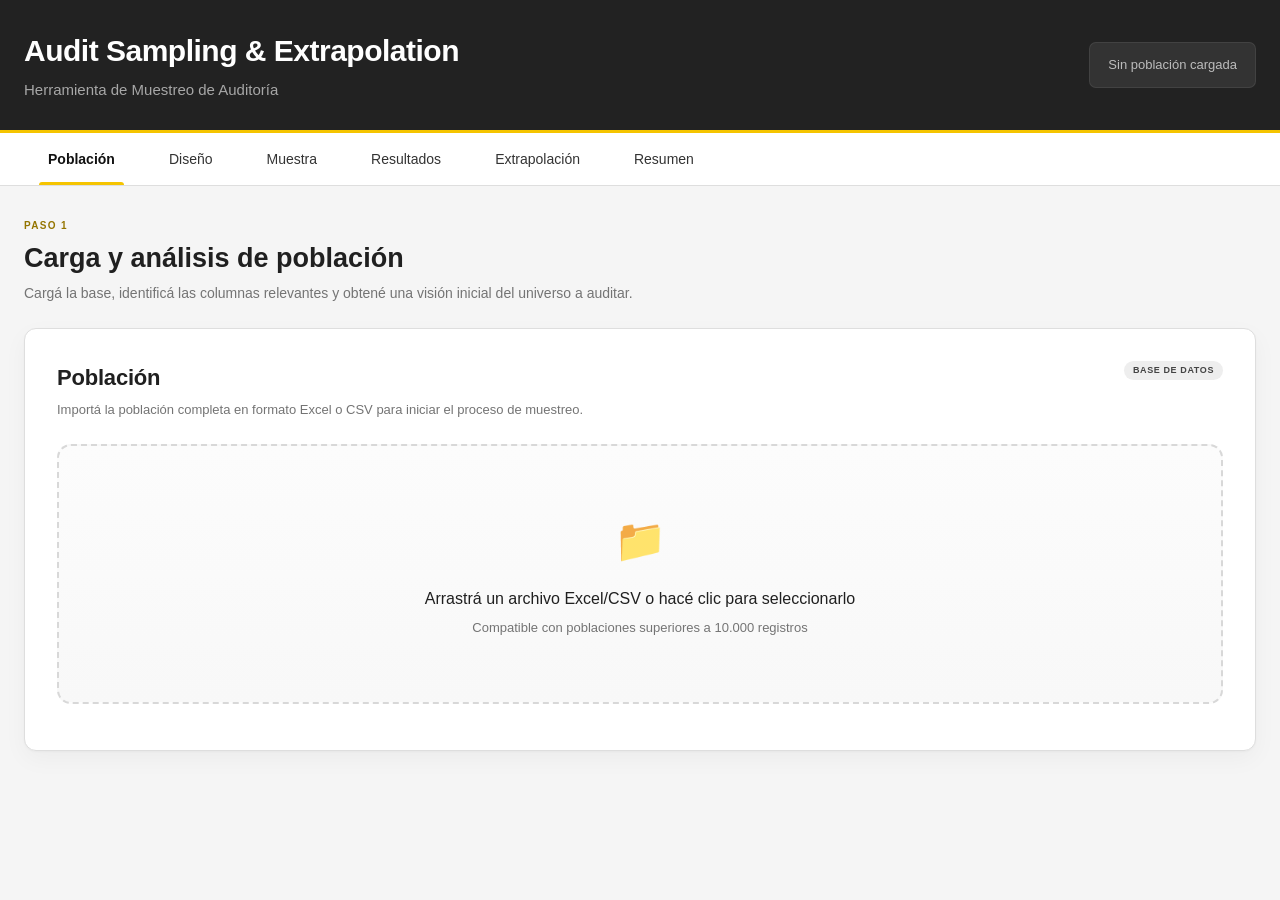
==== commit 2fec6d88: "Update index.html" ====
--- a/templates/index.html
+++ b/templates/index.html
@@ -800,6 +800,24 @@
             id="sampleSummary"
         ></div>
 
+        <div
+            id="repeatArea"
+            class="repeat-area"
+            style="display:none"
+        >
+            <button
+                class="btn btn-secondary"
+                id="repeatSelection"
+            >
+                Repetir selección
+            </button>
+
+            <em>
+                Reproduce la misma muestra usando el mismo Código de selección,
+                siempre que la población y los parámetros no hayan cambiado.
+            </em>
+        </div>
+
         <div class="table-container">
             <table
                 id="sampleTable"
--- a/static/styles.css
+++ b/static/styles.css
@@ -1771,3 +1771,286 @@
     }
 
 }
+/* =========================================================
+   POBLACION - DISEÑO VISUAL
+========================================================= */
+
+.hero-upload-card,
+.mapping-card {
+    padding: 32px;
+}
+
+.upload-area-large {
+    min-height: 260px;
+    background: linear-gradient(180deg, #fcfcfc 0%, #f8f8f8 100%);
+    border: 2px dashed #d8d8d8;
+    border-radius: 14px;
+}
+
+.upload-area-large:hover {
+    background: #fffdf4;
+    border-color: var(--primary);
+}
+
+.upload-message {
+    margin-top: 14px;
+    color: #555;
+    font-size: 13px;
+}
+
+.mapping-helper {
+    display: grid;
+    grid-template-columns: repeat(3, minmax(0, 1fr));
+    gap: 12px;
+    margin-bottom: 22px;
+}
+
+.mapping-helper-item {
+    padding: 14px 16px;
+    background: #f8f8f8;
+    border: 1px solid #e5e5e5;
+    border-radius: 9px;
+}
+
+.mapping-helper-item strong {
+    display: block;
+    margin-bottom: 4px;
+    font-size: 12px;
+}
+
+.mapping-helper-item span {
+    color: #777;
+    font-size: 11px;
+    font-style: italic;
+    line-height: 1.4;
+}
+
+.pretty-mapping-grid {
+    display: grid;
+    grid-template-columns: repeat(auto-fit, minmax(210px, 1fr));
+    gap: 14px;
+}
+
+.pretty-mapping-grid .form-group {
+    padding: 15px;
+    background: #fafafa;
+    border: 1px solid #e4e4e4;
+    border-radius: 9px;
+}
+
+.pretty-mapping-grid .form-group label {
+    display: block;
+    margin-bottom: 8px;
+    font-weight: 650;
+    font-size: 12px;
+}
+
+.pretty-mapping-grid select {
+    width: 100%;
+    height: 40px;
+    padding: 0 10px;
+    background: #fff;
+    border: 1px solid #d7d7d7;
+    border-radius: 7px;
+    font-size: 13px;
+}
+
+.pretty-mapping-grid select:focus {
+    outline: none;
+    border-color: var(--primary-dark);
+    box-shadow: 0 0 0 3px rgba(245,196,0,.14);
+}
+
+.mapping-actions {
+    margin-top: 22px;
+}
+
+.preview-note {
+    display: flex;
+    align-items: center;
+    gap: 10px;
+    margin-bottom: 14px;
+}
+
+.preview-note span {
+    display: inline-flex;
+    padding: 4px 8px;
+    background: var(--soft-yellow);
+    color: #7a6500;
+    border-radius: 999px;
+    font-size: 9px;
+    font-weight: 800;
+    letter-spacing: .5px;
+}
+
+.preview-note em {
+    color: #777;
+    font-size: 11px;
+}
+
+@media (max-width: 850px) {
+    .mapping-helper {
+        grid-template-columns: 1fr;
+    }
+
+    .hero-upload-card,
+    .mapping-card {
+        padding: 22px;
+    }
+}
+/* =========================================================
+   MEJORAS NUEVAS - MUESTRA / RESULTADOS / EXTRAPOLACIÓN
+   Agregado sin modificar el diseño existente
+   ========================================================= */
+
+/* Código de selección y botón para repetir muestra */
+.code-pill {
+    min-width: 240px;
+}
+
+.repeat-area {
+    margin-top: 14px;
+    display: flex;
+    align-items: center;
+    gap: 12px;
+    flex-wrap: wrap;
+}
+
+.repeat-area em {
+    font-size: 12px;
+    line-height: 1.35;
+    color: var(--muted);
+    font-style: italic;
+}
+
+
+/* Ayuda visual de los campos de Resultados */
+.results-guide {
+    margin-top: 22px;
+    display: grid;
+    grid-template-columns: repeat(4, minmax(0, 1fr));
+    gap: 10px;
+}
+
+.results-guide > div {
+    background: #fafafa;
+    border: 1px solid var(--border);
+    border-radius: 9px;
+    padding: 13px;
+    display: flex;
+    flex-direction: column;
+    gap: 5px;
+}
+
+.results-guide strong {
+    font-size: 12px;
+}
+
+.results-guide em {
+    font-size: 12px;
+    line-height: 1.35;
+    color: var(--muted);
+    font-style: italic;
+}
+
+
+/* Botones Descargar / Importar Excel */
+.result-buttons {
+    margin-top: 20px;
+    margin-bottom: 10px;
+    display: flex;
+    flex-wrap: wrap;
+    gap: 10px;
+}
+
+
+/* Resumen de resultados */
+.result-dashboard {
+    margin: 18px 0;
+}
+
+
+/* Campos que completa el auditor */
+.results-table .audit-col {
+    background: #fffdf0;
+}
+
+.results-table td.audit-col {
+    min-width: 165px;
+}
+
+.results-table td:nth-last-child(2),
+.results-table td:last-child {
+    min-width: 220px;
+}
+
+
+/* Extrapolación: bloques explicativos */
+.extrap-grid {
+    display: grid;
+    grid-template-columns: 1fr 1fr;
+    gap: 18px;
+    margin: 24px 0 18px;
+}
+
+.extrap-card {
+    border: 1px solid var(--border);
+    border-radius: 12px;
+    padding: 22px;
+    background: #fff;
+}
+
+.metric-line {
+    display: flex;
+    justify-content: space-between;
+    gap: 20px;
+    padding: 13px 0;
+    border-bottom: 1px solid #ededed;
+}
+
+.metric-line span {
+    color: var(--muted);
+    font-size: 13px;
+}
+
+.metric-line strong {
+    text-align: right;
+}
+
+.metric-line.total {
+    border-bottom: 0;
+    padding-top: 18px;
+}
+
+.metric-line.total strong {
+    font-size: 18px;
+}
+
+
+/* Explicación de cómo se calcula la extrapolación */
+.explain-box {
+    background: #f8f8f8;
+    border-left: 4px solid #777;
+    border-radius: 6px;
+    padding: 14px;
+    font-size: 13px;
+    margin-bottom: 18px;
+}
+
+
+/* Responsive */
+@media (max-width: 900px) {
+    .extrap-grid {
+        grid-template-columns: 1fr;
+    }
+
+    .results-guide {
+        grid-template-columns: repeat(2, minmax(0, 1fr));
+    }
+}
+
+@media (max-width: 600px) {
+    .results-guide {
+        grid-template-columns: 1fr;
+    }
+}
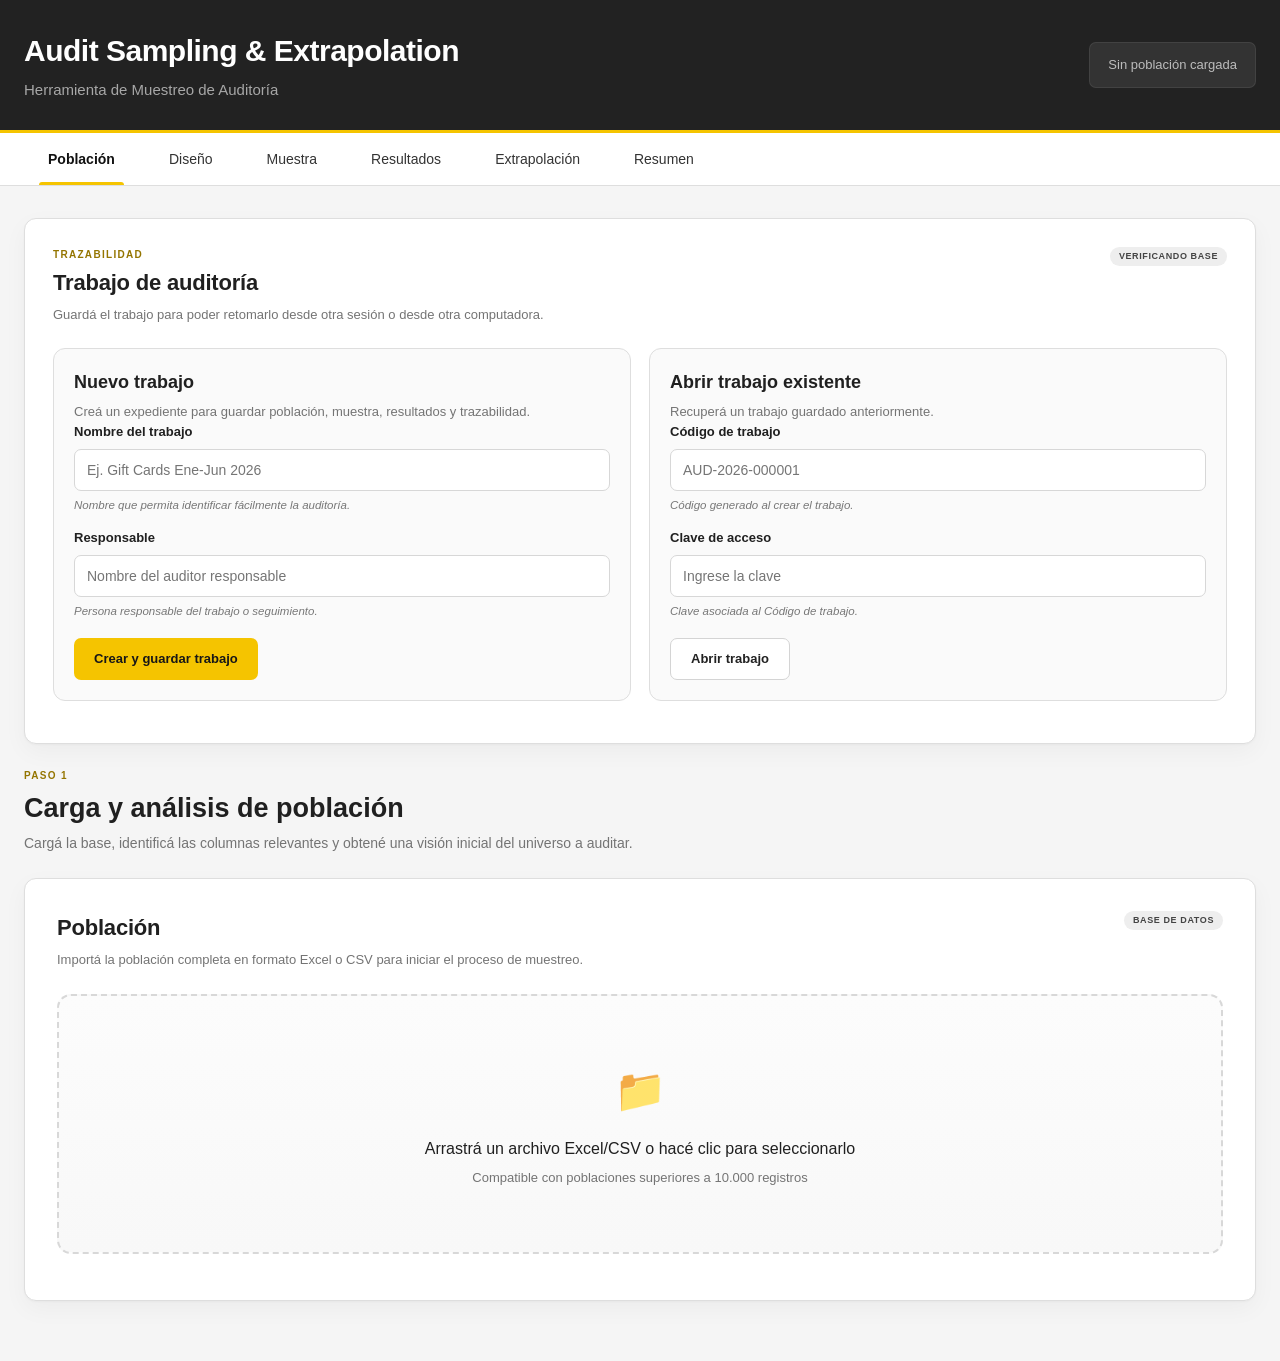
==== commit 60155e10: "Update index.html" ====
--- a/templates/index.html
+++ b/templates/index.html
@@ -1,80 +1,643 @@
 <!doctype html>
 <html lang="es">
+
 <head>
     <meta charset="utf-8">
-    <meta name="viewport" content="width=device-width, initial-scale=1">
-    <title>Audit Sampling & Extrapolation</title>
-    <link rel="stylesheet" href="/static/styles.css">
+
+    <meta
+        name="viewport"
+        content="width=device-width, initial-scale=1"
+    >
+
+    <title>
+        Audit Sampling & Extrapolation
+    </title>
+
+    <link
+        rel="stylesheet"
+        href="/static/styles.css"
+    >
 </head>
 
+
 <body>
 
+
+<!-- ===================================================== -->
+<!-- HEADER -->
+<!-- ===================================================== -->
+
 <header class="header">
+
     <div class="header-content">
+
         <div>
-            <h1 class="app-title">Audit Sampling & Extrapolation</h1>
-            <p class="app-subtitle">Herramienta de Muestreo de Auditoría</p>
-        </div>
-
-        <span class="project-status" id="fileStatus">
+
+            <h1 class="app-title">
+                Audit Sampling & Extrapolation
+            </h1>
+
+            <p class="app-subtitle">
+                Herramienta de Muestreo de Auditoría
+            </p>
+
+        </div>
+
+
+        <span
+            class="project-status"
+            id="fileStatus"
+        >
             Sin población cargada
         </span>
+
     </div>
+
 </header>
 
+
+<!-- ===================================================== -->
+<!-- NAVEGACIÓN -->
+<!-- ===================================================== -->
+
 <nav class="main-nav">
+
     <div class="nav-container">
-        <button class="nav-tab active" data-tab="poblacion">Población</button>
-        <button class="nav-tab" data-tab="diseno">Diseño</button>
-        <button class="nav-tab" data-tab="muestra">Muestra</button>
-        <button class="nav-tab" data-tab="resultados">Resultados</button>
-        <button class="nav-tab" data-tab="extrapolacion">Extrapolación</button>
-        <button class="nav-tab" data-tab="resumen">Resumen</button>
+
+        <button
+            class="nav-tab active"
+            data-tab="poblacion"
+        >
+            Población
+        </button>
+
+        <button
+            class="nav-tab"
+            data-tab="diseno"
+        >
+            Diseño
+        </button>
+
+        <button
+            class="nav-tab"
+            data-tab="muestra"
+        >
+            Muestra
+        </button>
+
+        <button
+            class="nav-tab"
+            data-tab="resultados"
+        >
+            Resultados
+        </button>
+
+        <button
+            class="nav-tab"
+            data-tab="extrapolacion"
+        >
+            Extrapolación
+        </button>
+
+        <button
+            class="nav-tab"
+            data-tab="resumen"
+        >
+            Resumen
+        </button>
+
     </div>
+
 </nav>
 
+
 <main class="main-content">
+
+
+<!-- ===================================================== -->
+<!-- TRACKING DEL TRABAJO -->
+<!-- ===================================================== -->
+
+<section
+    id="workTracker"
+    style="margin-bottom:24px;"
+>
+
+    <div class="card">
+
+        <div class="section-heading">
+
+            <div>
+
+                <span class="section-eyebrow">
+                    TRAZABILIDAD
+                </span>
+
+                <h2>
+                    Trabajo de auditoría
+                </h2>
+
+                <p class="section-description">
+                    Guardá el trabajo para poder retomarlo desde otra sesión
+                    o desde otra computadora.
+                </p>
+
+            </div>
+
+
+            <span
+                id="dbStatus"
+                class="info-badge statistical"
+            >
+                VERIFICANDO BASE
+            </span>
+
+        </div>
+
+
+        <!-- ================================================= -->
+        <!-- SIN TRABAJO ABIERTO -->
+        <!-- ================================================= -->
+
+        <div id="workNoActive">
+
+
+            <div
+                style="
+                    display:grid;
+                    grid-template-columns:repeat(auto-fit,minmax(300px,1fr));
+                    gap:18px;
+                "
+            >
+
+
+                <!-- NUEVO TRABAJO -->
+
+                <div
+                    style="
+                        border:1px solid var(--border);
+                        border-radius:12px;
+                        padding:20px;
+                        background:#fafafa;
+                    "
+                >
+
+                    <h3 style="margin-top:0;">
+                        Nuevo trabajo
+                    </h3>
+
+                    <p class="section-description">
+                        Creá un expediente para guardar población,
+                        muestra, resultados y trazabilidad.
+                    </p>
+
+
+                    <div class="form-group">
+
+                        <label>
+                            Nombre del trabajo
+                        </label>
+
+                        <input
+                            id="newWorkName"
+                            class="form-input"
+                            type="text"
+                            placeholder="Ej. Gift Cards Ene-Jun 2026"
+                        >
+
+                        <small class="field-help">
+                            Nombre que permita identificar fácilmente la auditoría.
+                        </small>
+
+                    </div>
+
+
+                    <div
+                        class="form-group"
+                        style="margin-top:14px;"
+                    >
+
+                        <label>
+                            Responsable
+                        </label>
+
+                        <input
+                            id="newWorkResponsible"
+                            class="form-input"
+                            type="text"
+                            placeholder="Nombre del auditor responsable"
+                        >
+
+                        <small class="field-help">
+                            Persona responsable del trabajo o seguimiento.
+                        </small>
+
+                    </div>
+
+
+                    <button
+                        id="createWork"
+                        class="btn btn-primary"
+                        type="button"
+                        style="margin-top:18px;"
+                    >
+                        Crear y guardar trabajo
+                    </button>
+
+                </div>
+
+
+
+                <!-- ABRIR TRABAJO -->
+
+                <div
+                    style="
+                        border:1px solid var(--border);
+                        border-radius:12px;
+                        padding:20px;
+                        background:#fafafa;
+                    "
+                >
+
+                    <h3 style="margin-top:0;">
+                        Abrir trabajo existente
+                    </h3>
+
+                    <p class="section-description">
+                        Recuperá un trabajo guardado anteriormente.
+                    </p>
+
+
+                    <div class="form-group">
+
+                        <label>
+                            Código de trabajo
+                        </label>
+
+                        <input
+                            id="openWorkCode"
+                            class="form-input"
+                            type="text"
+                            placeholder="AUD-2026-000001"
+                            autocomplete="off"
+                        >
+
+                        <small class="field-help">
+                            Código generado al crear el trabajo.
+                        </small>
+
+                    </div>
+
+
+                    <div
+                        class="form-group"
+                        style="margin-top:14px;"
+                    >
+
+                        <label>
+                            Clave de acceso
+                        </label>
+
+                        <input
+                            id="openWorkKey"
+                            class="form-input"
+                            type="password"
+                            placeholder="Ingrese la clave"
+                            autocomplete="off"
+                        >
+
+                        <small class="field-help">
+                            Clave asociada al Código de trabajo.
+                        </small>
+
+                    </div>
+
+
+                    <button
+                        id="openWork"
+                        class="btn btn-secondary"
+                        type="button"
+                        style="margin-top:18px;"
+                    >
+                        Abrir trabajo
+                    </button>
+
+                </div>
+
+
+            </div>
+
+
+            <!-- CÓDIGO Y CLAVE AL CREAR -->
+
+            <div
+                id="createdWorkCredentials"
+                style="
+                    display:none;
+                    margin-top:18px;
+                    padding:18px;
+                    background:#fff8d9;
+                    border:1px solid #ead992;
+                    border-radius:10px;
+                "
+            >
+
+                <strong>
+                    Guardá estos datos
+                </strong>
+
+                <p style="margin:6px 0 14px;">
+                    Los vas a necesitar para abrir este trabajo desde otra PC.
+                </p>
+
+
+                <div
+                    style="
+                        display:flex;
+                        gap:25px;
+                        flex-wrap:wrap;
+                    "
+                >
+
+                    <div>
+
+                        <small>
+                            Código de trabajo
+                        </small>
+
+                        <div
+                            id="createdWorkCode"
+                            style="
+                                font-size:18px;
+                                font-weight:700;
+                                margin-top:4px;
+                            "
+                        >
+                            -
+                        </div>
+
+                    </div>
+
+
+                    <div>
+
+                        <small>
+                            Clave de acceso
+                        </small>
+
+                        <div
+                            id="createdWorkKey"
+                            style="
+                                font-size:18px;
+                                font-weight:700;
+                                margin-top:4px;
+                            "
+                        >
+                            -
+                        </div>
+
+                    </div>
+
+                </div>
+
+
+                <small
+                    class="field-help"
+                    style="
+                        display:block;
+                        margin-top:14px;
+                    "
+                >
+                    La clave se muestra al crear el trabajo.
+                    Guardala junto con el Código de trabajo.
+                </small>
+
+            </div>
+
+
+        </div>
+
+
+
+        <!-- ================================================= -->
+        <!-- TRABAJO ACTUAL -->
+        <!-- ================================================= -->
+
+        <div
+            id="workActive"
+            style="display:none;"
+        >
+
+
+            <div
+                style="
+                    display:grid;
+                    grid-template-columns:repeat(auto-fit,minmax(180px,1fr));
+                    gap:12px;
+                    margin-top:8px;
+                "
+            >
+
+
+                <div class="kpi-card">
+
+                    <div class="kpi-label">
+                        Código de trabajo
+                    </div>
+
+                    <div
+                        class="kpi-value"
+                        id="currentWorkCode"
+                        style="font-size:18px;"
+                    >
+                        -
+                    </div>
+
+                </div>
+
+
+                <div class="kpi-card">
+
+                    <div class="kpi-label">
+                        Nombre
+                    </div>
+
+                    <div
+                        class="kpi-value"
+                        id="currentWorkName"
+                        style="font-size:18px;"
+                    >
+                        -
+                    </div>
+
+                </div>
+
+
+                <div class="kpi-card">
+
+                    <div class="kpi-label">
+                        Responsable
+                    </div>
+
+                    <div
+                        class="kpi-value"
+                        id="currentWorkResponsible"
+                        style="font-size:18px;"
+                    >
+                        -
+                    </div>
+
+                </div>
+
+
+                <div class="kpi-card">
+
+                    <div class="kpi-label">
+                        Estado
+                    </div>
+
+                    <div
+                        class="kpi-value"
+                        id="currentWorkStatus"
+                        style="font-size:18px;"
+                    >
+                        -
+                    </div>
+
+                </div>
+
+
+            </div>
+
+
+
+            <div
+                style="
+                    display:flex;
+                    gap:10px;
+                    flex-wrap:wrap;
+                    margin-top:18px;
+                "
+            >
+
+                <button
+                    id="saveWork"
+                    class="btn btn-primary"
+                    type="button"
+                >
+                    Guardar trabajo
+                </button>
+
+
+                <button
+                    id="closeWork"
+                    class="btn btn-secondary"
+                    type="button"
+                >
+                    Cerrar trabajo
+                </button>
+
+            </div>
+
+
+            <small
+                class="field-help"
+                style="
+                    display:block;
+                    margin-top:12px;
+                "
+            >
+                El trabajo se guarda automáticamente en los principales
+                pasos del proceso. Guardar trabajo permite forzar un
+                guardado manual antes de cerrar la sesión.
+            </small>
+
+        </div>
+
+
+        <div
+            id="workMessage"
+            style="margin-top:14px;"
+        ></div>
+
+
+    </div>
+
+</section>
+
+
 
 <!-- ===================================================== -->
 <!-- POBLACIÓN -->
 <!-- ===================================================== -->
 
-<section id="poblacion" class="tab-content active">
+<section
+    id="poblacion"
+    class="tab-content active"
+>
 
     <div class="page-intro">
-        <span class="section-eyebrow">PASO 1</span>
-        <h2>Carga y análisis de población</h2>
+
+        <span class="section-eyebrow">
+            PASO 1
+        </span>
+
+        <h2>
+            Carga y análisis de población
+        </h2>
+
         <p>
-            Cargá la base, identificá las columnas relevantes y obtené una visión inicial del universo a auditar.
+            Cargá la base, identificá las columnas relevantes
+            y obtené una visión inicial del universo a auditar.
         </p>
+
     </div>
 
+
+
     <div class="card hero-upload-card">
 
         <div class="section-heading">
+
             <div>
-                <h2>Población</h2>
+
+                <h2>
+                    Población
+                </h2>
+
                 <p class="section-description">
-                    Importá la población completa en formato Excel o CSV para iniciar el proceso de muestreo.
+                    Importá la población completa en formato Excel
+                    o CSV para iniciar el proceso de muestreo.
                 </p>
+
             </div>
 
             <span class="info-badge statistical">
                 BASE DE DATOS
             </span>
-        </div>
-
-        <div class="upload-area upload-area-large" id="drop">
-
-            <div class="upload-icon">📁</div>
+
+        </div>
+
+
+        <div
+            class="upload-area upload-area-large"
+            id="drop"
+        >
+
+            <div class="upload-icon">
+                📁
+            </div>
 
             <p class="upload-text">
-                Arrastrá un archivo Excel/CSV o hacé clic para seleccionarlo
+                Arrastrá un archivo Excel/CSV
+                o hacé clic para seleccionarlo
             </p>
 
             <p class="upload-hint">
-                Compatible con poblaciones superiores a 10.000 registros
+                Compatible con poblaciones superiores
+                a 10.000 registros
             </p>
+
 
             <input
                 id="file"
@@ -85,10 +648,17 @@
 
         </div>
 
-        <div id="msg" class="upload-message"></div>
+
+        <div
+            id="msg"
+            class="upload-message"
+        ></div>
 
     </div>
 
+
+
+    <!-- MAPEO -->
 
     <div
         class="card mapping-card"
@@ -99,12 +669,18 @@
         <div class="section-heading">
 
             <div>
-                <h2>Mapeo de columnas</h2>
+
+                <h2>
+                    Mapeo de columnas
+                </h2>
 
                 <p class="section-description">
-                    Indicá qué representa cada campo de la base. ID e Importe son obligatorios para continuar.
+                    Indicá qué representa cada campo de la base.
+                    ID e Importe son obligatorios para continuar.
                 </p>
-            </div>
+
+            </div>
+
 
             <span class="info-badge monetary">
                 CONFIGURACIÓN
@@ -113,36 +689,60 @@
         </div>
 
 
+
         <div class="mapping-helper">
 
+
             <div class="mapping-helper-item">
-                <strong>ID</strong>
+
+                <strong>
+                    ID
+                </strong>
+
                 <span>
                     Identificador único del registro.
                 </span>
-            </div>
+
+            </div>
+
 
             <div class="mapping-helper-item">
-                <strong>Importe</strong>
+
+                <strong>
+                    Importe
+                </strong>
+
                 <span>
-                    Campo monetario utilizado para análisis y muestreo.
+                    Campo monetario utilizado para análisis
+                    y muestreo.
                 </span>
-            </div>
+
+            </div>
+
 
             <div class="mapping-helper-item">
-                <strong>Otros campos</strong>
+
+                <strong>
+                    Otros campos
+                </strong>
+
                 <span>
-                    Son opcionales y aportan contexto a la muestra.
+                    Son opcionales y aportan contexto
+                    a la muestra.
                 </span>
-            </div>
-
-        </div>
+
+            </div>
+
+
+        </div>
+
 
 
         <div
             class="mapping-grid pretty-mapping-grid"
             id="mapping"
         ></div>
+
 
 
         <div class="mapping-actions">
@@ -159,28 +759,36 @@
     </div>
 
 
+
     <div
         id="populationResults"
         style="display:none"
     >
 
+
         <div class="card">
 
             <div class="section-heading compact">
 
                 <div>
-                    <h2>Indicadores generales</h2>
+
+                    <h2>
+                        Indicadores generales
+                    </h2>
 
                     <p class="section-description">
                         Resumen cuantitativo de la población cargada.
                     </p>
+
                 </div>
+
 
                 <span class="info-badge statistical">
                     ANÁLISIS
                 </span>
 
             </div>
+
 
             <div
                 class="dashboard-grid"
@@ -190,19 +798,27 @@
         </div>
 
 
+
         <div class="card">
 
             <div class="section-heading compact">
 
                 <div>
-                    <h2>Calidad y concentración</h2>
+
+                    <h2>
+                        Calidad y concentración
+                    </h2>
 
                     <p class="section-description">
-                        Indicadores para detectar valores atípicos, concentración monetaria y posibles riesgos en la población.
+                        Indicadores para detectar valores atípicos,
+                        concentración monetaria y posibles riesgos
+                        en la población.
                     </p>
+
                 </div>
 
             </div>
+
 
             <div
                 class="quality-grid"
@@ -212,26 +828,40 @@
         </div>
 
 
+
         <div class="card">
 
             <div class="section-heading compact">
 
                 <div>
-                    <h2>Vista previa</h2>
+
+                    <h2>
+                        Vista previa
+                    </h2>
 
                     <p class="section-description">
-                        Se muestran algunas filas a modo de referencia. La herramienta procesa la población completa.
+                        Se muestran algunas filas a modo de referencia.
+                        La herramienta procesa la población completa.
                     </p>
+
                 </div>
 
             </div>
 
+
             <div class="preview-note">
-                <span>Vista parcial</span>
+
+                <span>
+                    Vista parcial
+                </span>
+
                 <em>
-                    La cantidad de filas visibles no limita el análisis ni el cálculo de la muestra.
+                    La cantidad de filas visibles no limita
+                    el análisis ni el cálculo de la muestra.
                 </em>
-            </div>
+
+            </div>
+
 
             <div class="table-container">
 
@@ -244,57 +874,93 @@
 
         </div>
 
+
     </div>
 
 </section>
+
 
 
 <!-- ===================================================== -->
 <!-- DISEÑO -->
 <!-- ===================================================== -->
 
-<section id="diseno" class="tab-content">
+<section
+    id="diseno"
+    class="tab-content"
+>
 
     <div class="page-intro">
-        <span class="section-eyebrow">PASO 2</span>
-        <h2>Diseño de la muestra</h2>
+
+        <span class="section-eyebrow">
+            PASO 2
+        </span>
+
+        <h2>
+            Diseño de la muestra
+        </h2>
+
         <p>
-            Definí los parámetros estadísticos, la materialidad
-            y el método de selección más adecuado.
+            Definí los parámetros estadísticos,
+            la materialidad y el método de selección
+            más adecuado.
         </p>
+
     </div>
 
 
+
     <!-- A. TAMAÑO -->
 
     <div class="card">
 
         <div class="section-heading">
+
             <div>
-                <h2>A. Tamaño de muestra</h2>
+
+                <h2>
+                    A. Tamaño de muestra
+                </h2>
+
                 <p class="section-description">
-                    Parámetros utilizados para determinar la cantidad de registros a revisar.
+                    Parámetros utilizados para determinar
+                    la cantidad de registros a revisar.
                 </p>
-            </div>
+
+            </div>
+
 
             <span class="info-badge statistical">
                 ESTADÍSTICO
             </span>
-        </div>
+
+        </div>
+
 
 
         <div class="recommendation-strip">
-            <strong>Configuración sugerida</strong>
+
+            <strong>
+                Configuración sugerida
+            </strong>
+
             <span>
-                95% de confianza · 5% de margen de error · p = 0,50 cuando no exista información histórica.
+                95% de confianza · 5% de margen de error ·
+                p = 0,50 cuando no exista información histórica.
             </span>
-        </div>
+
+        </div>
+
 
 
         <div class="form-grid sample-config-grid">
 
+
             <div class="form-group">
-                <label>Población N</label>
+
+                <label>
+                    Población N
+                </label>
 
                 <input
                     id="N"
@@ -303,29 +969,61 @@
                 >
 
                 <small class="field-help">
-                    Cantidad total de registros. Se completa automáticamente.
+                    Cantidad total de registros.
+                    Se completa automáticamente.
                 </small>
-            </div>
+
+            </div>
+
 
 
             <div class="form-group">
-                <label>Confianza</label>
-
-                <select id="confidence" class="form-input">
-                    <option value="90">90% (Z=1.645)</option>
-                    <option value="95" selected>95% (Z=1.96)</option>
-                    <option value="97">97% (Z=2.17)</option>
-                    <option value="99">99% (Z=2.576)</option>
+
+                <label>
+                    Confianza
+                </label>
+
+                <select
+                    id="confidence"
+                    class="form-input"
+                >
+
+                    <option value="90">
+                        90% (Z=1.645)
+                    </option>
+
+                    <option
+                        value="95"
+                        selected
+                    >
+                        95% (Z=1.96)
+                    </option>
+
+                    <option value="97">
+                        97% (Z=2.17)
+                    </option>
+
+                    <option value="99">
+                        99% (Z=2.576)
+                    </option>
+
                 </select>
 
+
                 <small class="field-help">
-                    95% es recomendado para pruebas de auditoría estándar. Mayor confianza implica mayor muestra.
+                    95% es recomendado para pruebas de auditoría estándar.
+                    Mayor confianza implica mayor muestra.
                 </small>
-            </div>
+
+            </div>
+
 
 
             <div class="form-group">
-                <label>Margen de error e</label>
+
+                <label>
+                    Margen de error e
+                </label>
 
                 <input
                     id="error"
@@ -338,13 +1036,19 @@
                 >
 
                 <small class="field-help">
-                    5% es un criterio general. Un margen menor genera una muestra mayor.
+                    5% es un criterio general.
+                    Un margen menor genera una muestra mayor.
                 </small>
-            </div>
+
+            </div>
+
 
 
             <div class="form-group">
-                <label>p</label>
+
+                <label>
+                    p
+                </label>
 
                 <input
                     id="p"
@@ -357,13 +1061,19 @@
                 >
 
                 <small class="field-help">
-                    Use 0,50 si desconoce la tasa esperada de error. Es el supuesto más conservador.
+                    Use 0,50 si desconoce la tasa esperada de error.
+                    Es el supuesto más conservador.
                 </small>
-            </div>
+
+            </div>
+
 
 
             <div class="form-group">
-                <label>q</label>
+
+                <label>
+                    q
+                </label>
 
                 <input
                     id="q"
@@ -374,26 +1084,34 @@
                 <small class="field-help">
                     Se calcula automáticamente como 1 − p.
                 </small>
-            </div>
-
-        </div>
+
+            </div>
+
+        </div>
+
 
 
         <div class="sample-result-box">
 
             <div>
+
                 <span class="result-caption">
                     Tamaño recomendado
                 </span>
 
-                <strong id="nResult" class="result-number">
+                <strong
+                    id="nResult"
+                    class="result-number"
+                >
                     -
                 </strong>
 
                 <span class="result-unit">
                     registros
                 </span>
-            </div>
+
+            </div>
+
 
             <button
                 id="howSample"
@@ -407,6 +1125,7 @@
     </div>
 
 
+
     <!-- B. MATERIALIDAD -->
 
     <div class="card">
@@ -414,11 +1133,18 @@
         <div class="section-heading">
 
             <div>
-                <h2>B. Materialidad</h2>
+
+                <h2>
+                    B. Materialidad
+                </h2>
+
                 <p class="section-description">
-                    Definí qué importes requieren mayor atención dentro de la población.
+                    Definí qué importes requieren mayor atención
+                    dentro de la población.
                 </p>
-            </div>
+
+            </div>
+
 
             <span class="info-badge monetary">
                 MONETARIO
@@ -427,7 +1153,9 @@
         </div>
 
 
+
         <div class="form-grid materiality-grid">
+
 
             <div class="form-group">
 
@@ -443,10 +1171,12 @@
                 >
 
                 <small class="field-help">
-                    Monto a partir del cual un error podría ser relevante para la auditoría.
+                    Monto a partir del cual un error podría ser
+                    relevante para la auditoría.
                 </small>
 
             </div>
+
 
 
             <div class="form-group">
@@ -463,10 +1193,12 @@
                 >
 
                 <small class="field-help">
-                    Error máximo aceptable en la población sin afectar la conclusión.
+                    Error máximo aceptable en la población
+                    sin afectar la conclusión.
                 </small>
 
             </div>
+
 
 
             <div class="form-group">
@@ -483,16 +1215,19 @@
                 >
 
                 <small class="field-help">
-                    Importe desde el cual una partida se revisa al 100%.
+                    Importe desde el cual una partida
+                    se revisa al 100%.
                 </small>
 
             </div>
 
+
         </div>
 
     </div>
 
 
+
     <!-- C. MÉTODO -->
 
     <div class="card">
@@ -500,14 +1235,20 @@
         <div class="section-heading">
 
             <div>
-                <h2>C. Método de selección</h2>
+
+                <h2>
+                    C. Método de selección
+                </h2>
 
                 <p class="section-description">
-                    Elegí cómo se seleccionarán los registros del universo residual.
+                    Elegí cómo se seleccionarán los registros
+                    del universo residual.
                 </p>
-            </div>
-
-        </div>
+
+            </div>
+
+        </div>
+
 
 
         <div class="method-grid method-cards">
@@ -529,10 +1270,12 @@
                     </div>
 
                     <p class="method-description">
-                        Todos los registros tienen la misma probabilidad. Útil para poblaciones homogéneas.
+                        Todos los registros tienen la misma probabilidad.
+                        Útil para poblaciones homogéneas.
                     </p>
 
                     <div class="method-tags">
+
                         <span class="method-tag statistical">
                             ESTADÍSTICO
                         </span>
@@ -540,11 +1283,13 @@
                         <span class="method-tag extrapolable">
                             EXTRAPOLABLE
                         </span>
+
                     </div>
 
                 </div>
 
             </label>
+
 
 
             <label class="method-option">
@@ -562,7 +1307,8 @@
                     </div>
 
                     <p class="method-description">
-                        Selecciona cada N registros. Útil para bases extensas y ordenadas.
+                        Selecciona cada N registros.
+                        Útil para bases extensas y ordenadas.
                     </p>
 
                     <div class="method-tags">
@@ -580,6 +1326,7 @@
                 </div>
 
             </label>
+
 
 
             <label class="method-option">
@@ -597,7 +1344,8 @@
                     </div>
 
                     <p class="method-description">
-                        Divide la población por rangos. Recomendado cuando los importes son muy dispersos.
+                        Divide la población por rangos.
+                        Recomendado cuando los importes son muy dispersos.
                     </p>
 
                     <div class="method-tags">
@@ -615,6 +1363,7 @@
                 </div>
 
             </label>
+
 
 
             <label class="method-option">
@@ -632,7 +1381,8 @@
                     </div>
 
                     <p class="method-description">
-                        Da mayor probabilidad a partidas de mayor importe. Útil en auditoría financiera.
+                        Da mayor probabilidad a partidas de mayor importe.
+                        Útil en auditoría financiera.
                     </p>
 
                     <div class="method-tags">
@@ -650,6 +1400,7 @@
                 </div>
 
             </label>
+
 
 
             <label class="method-option">
@@ -667,7 +1418,8 @@
                     </div>
 
                     <p class="method-description">
-                        Selecciona los importes más altos. Es una selección dirigida.
+                        Selecciona los importes más altos.
+                        Es una selección dirigida.
                     </p>
 
                     <div class="method-tags">
@@ -686,12 +1438,13 @@
 
             </label>
 
-        </div>
-
-
-        <!-- INCLUSIONES 100% -->
+
+        </div>
+
+
 
         <div class="selection-rules">
+
 
             <div class="selection-rule">
 
@@ -710,10 +1463,12 @@
                 </label>
 
                 <small class="field-help">
-                    Incluye automáticamente las partidas que superan el umbral definido.
+                    Incluye automáticamente las partidas
+                    que superan el umbral definido.
                 </small>
 
             </div>
+
 
 
             <div class="selection-rule">
@@ -733,17 +1488,19 @@
                 </label>
 
                 <small class="field-help">
-                    Incluye automáticamente los valores atípicos detectados por la herramienta.
+                    Incluye automáticamente los valores atípicos
+                    detectados por la herramienta.
                 </small>
 
             </div>
 
-        </div>
-
-
-        <!-- ACCIONES -->
+
+        </div>
+
+
 
         <div class="method-actions">
+
 
             <button
                 id="recommend"
@@ -760,7 +1517,9 @@
                 Generar muestra
             </button>
 
-        </div>
+
+        </div>
+
 
 
         <div
@@ -769,42 +1528,61 @@
             style="display:none"
         ></div>
 
+
     </div>
 
 </section>
+
 
 
 <!-- ===================================================== -->
 <!-- MUESTRA -->
 <!-- ===================================================== -->
 
-<section id="muestra" class="tab-content">
+<section
+    id="muestra"
+    class="tab-content"
+>
 
     <div class="card">
 
+
         <div class="section-heading">
 
             <div>
-                <span class="section-eyebrow">PASO 3</span>
-                <h2>Muestra seleccionada</h2>
+
+                <span class="section-eyebrow">
+                    PASO 3
+                </span>
+
+                <h2>
+                    Muestra seleccionada
+                </h2>
 
                 <p class="section-description">
-                    Registros seleccionados según los parámetros y criterios definidos.
+                    Registros seleccionados según los parámetros
+                    y criterios definidos.
                 </p>
-            </div>
-
-        </div>
+
+            </div>
+
+        </div>
+
+
 
         <div
             class="sample-summary"
             id="sampleSummary"
         ></div>
+
+
 
         <div
             id="repeatArea"
             class="repeat-area"
             style="display:none"
         >
+
             <button
                 class="btn btn-secondary"
                 id="repeatSelection"
@@ -812,56 +1590,239 @@
                 Repetir selección
             </button>
 
+
             <em>
-                Reproduce la misma muestra usando el mismo Código de selección,
-                siempre que la población y los parámetros no hayan cambiado.
+                Reproduce la misma muestra usando el mismo
+                Código de selección, siempre que la población
+                y los parámetros no hayan cambiado.
             </em>
-        </div>
+
+        </div>
+
+
 
         <div class="table-container">
+
             <table
                 id="sampleTable"
                 class="data-table"
             ></table>
-        </div>
+
+        </div>
+
 
     </div>
 
 </section>
+
 
 
 <!-- ===================================================== -->
 <!-- RESULTADOS -->
 <!-- ===================================================== -->
 
-<section id="resultados" class="tab-content">
+<section
+    id="resultados"
+    class="tab-content"
+>
 
     <div class="card">
 
+
         <div class="section-heading">
 
+
             <div>
-                <span class="section-eyebrow">PASO 4</span>
-                <h2>Resultados de auditoría</h2>
+
+                <span class="section-eyebrow">
+                    PASO 4
+                </span>
+
+                <h2>
+                    Resultados de auditoría
+                </h2>
 
                 <p class="section-description">
-                    Registrá las excepciones y diferencias identificadas durante la revisión.
+                    Registrá el resultado de la revisión de cada
+                    partida seleccionada. Completá únicamente los
+                    campos de auditoría; los datos originales de
+                    la muestra no deben modificarse.
                 </p>
-            </div>
-
-        </div>
+
+            </div>
+
+
+            <span class="info-badge monetary">
+                REVISIÓN
+            </span>
+
+
+        </div>
+
+
+
+        <div class="results-guide">
+
+
+            <div>
+
+                <strong>
+                    Resultado de revisión
+                </strong>
+
+                <em>
+                    Indicá si el registro fue validado sin diferencias
+                    o si presenta una excepción.
+                </em>
+
+            </div>
+
+
+
+            <div>
+
+                <strong>
+                    Importe registrado
+                </strong>
+
+                <em>
+                    Valor informado originalmente en la población.
+                </em>
+
+            </div>
+
+
+
+            <div>
+
+                <strong>
+                    Importe validado
+                </strong>
+
+                <em>
+                    Valor determinado como correcto según la
+                    documentación o evidencia revisada.
+                </em>
+
+            </div>
+
+
+
+            <div>
+
+                <strong>
+                    Diferencia
+                </strong>
+
+                <em>
+                    Se calcula automáticamente como Importe registrado
+                    menos Importe validado.
+                </em>
+
+            </div>
+
+
+
+            <div>
+
+                <strong>
+                    Tipo de excepción
+                </strong>
+
+                <em>
+                    Clasificación del desvío detectado
+                    durante la revisión.
+                </em>
+
+            </div>
+
+
+
+            <div>
+
+                <strong>
+                    Comentario del auditor
+                </strong>
+
+                <em>
+                    Breve descripción del hallazgo,
+                    diferencia o validación realizada.
+                </em>
+
+            </div>
+
+
+
+            <div>
+
+                <strong>
+                    Referencia de evidencia
+                </strong>
+
+                <em>
+                    Factura, OC, ticket, documento SAP,
+                    archivo u otra evidencia utilizada.
+                </em>
+
+            </div>
+
+
+        </div>
+
+
 
         <div
-            class="results-dashboard"
+            class="results-dashboard result-dashboard"
             id="resultsDash"
         ></div>
 
+
+
+        <div class="result-buttons">
+
+
+            <button
+                id="downloadReview"
+                class="btn btn-secondary"
+                type="button"
+            >
+                Descargar hoja de revisión
+            </button>
+
+
+
+            <button
+                id="importReview"
+                class="btn btn-secondary"
+                type="button"
+            >
+                Importar resultados desde Excel
+            </button>
+
+
+
+            <input
+                id="reviewFile"
+                type="file"
+                accept=".xlsx"
+                hidden
+            >
+
+
+        </div>
+
+
+
         <div class="table-container">
+
             <table
                 id="resultsTable"
-                class="data-table"
+                class="data-table results-table"
             ></table>
-        </div>
+
+        </div>
+
+
 
         <button
             id="saveResults"
@@ -871,37 +1832,55 @@
             Guardar resultados
         </button>
 
+
     </div>
 
 </section>
+
 
 
 <!-- ===================================================== -->
 <!-- EXTRAPOLACIÓN -->
 <!-- ===================================================== -->
 
-<section id="extrapolacion" class="tab-content">
+<section
+    id="extrapolacion"
+    class="tab-content"
+>
 
     <div class="card">
 
+
         <div class="section-heading">
 
             <div>
-                <span class="section-eyebrow">PASO 5</span>
-                <h2>Extrapolación</h2>
+
+                <span class="section-eyebrow">
+                    PASO 5
+                </span>
+
+                <h2>
+                    Extrapolación
+                </h2>
 
                 <p class="section-description">
-                    Evaluación del error observado y, cuando corresponda,
-                    proyección sobre el universo residual.
+                    Evaluación del error observado y,
+                    cuando corresponda, proyección sobre
+                    el universo residual.
                 </p>
-            </div>
-
-        </div>
+
+            </div>
+
+        </div>
+
+
 
         <div id="extraWarning"></div>
 
 
+
         <div class="extrapolation-grid">
+
 
             <div class="extrapolation-section">
 
@@ -918,6 +1897,7 @@
             </div>
 
 
+
             <div class="extrapolation-section">
 
                 <span class="result-type projected">
@@ -932,7 +1912,9 @@
 
             </div>
 
-        </div>
+
+        </div>
+
 
 
         <button
@@ -943,35 +1925,48 @@
             Actualizar resultados
         </button>
 
+
     </div>
 
 </section>
+
 
 
 <!-- ===================================================== -->
 <!-- RESUMEN -->
 <!-- ===================================================== -->
 
-<section id="resumen" class="tab-content">
+<section
+    id="resumen"
+    class="tab-content"
+>
 
     <div class="card">
 
+
         <div class="section-heading">
 
             <div>
-                <span class="section-eyebrow">PASO 6</span>
+
+                <span class="section-eyebrow">
+                    PASO 6
+                </span>
+
 
                 <h2>
                     Resumen ejecutivo
                 </h2>
 
+
                 <p class="section-description">
-                    Síntesis de cobertura, excepciones y resultados de la muestra.
+                    Síntesis de cobertura, excepciones
+                    y resultados de la muestra.
                 </p>
 
             </div>
 
         </div>
+
 
 
         <div
@@ -980,6 +1975,7 @@
         ></div>
 
 
+
         <div class="conclusion-card">
 
             <h3>
@@ -987,34 +1983,47 @@
             </h3>
 
             <p id="conclusion">
-                Genere y evalúe la muestra para obtener el resumen.
+                Genere y evalúe la muestra
+                para obtener el resumen.
             </p>
 
         </div>
+
 
 
         <a
             class="btn btn-primary btn-large"
             href="/api/export"
-            style="margin-top:20px;display:inline-block;text-decoration:none"
+            style="
+                margin-top:20px;
+                display:inline-block;
+                text-decoration:none;
+            "
         >
             Exportar papel de trabajo
         </a>
 
+
     </div>
 
 </section>
 
+
 </main>
+
 
 
 <!-- ===================================================== -->
 <!-- MODAL -->
 <!-- ===================================================== -->
 
-<div id="modal" class="modal">
+<div
+    id="modal"
+    class="modal"
+>
 
     <div class="modal-content">
+
 
         <div class="modal-header">
 
@@ -1022,22 +2031,30 @@
                 Cómo se calculó
             </h3>
 
+
             <button class="modal-close">
                 &times;
             </button>
 
         </div>
+
+
 
         <div
             id="modalText"
             class="modal-body"
         ></div>
 
+
     </div>
 
 </div>
 
+
+
 <script src="/static/app.js"></script>
 
+
 </body>
+
 </html>
